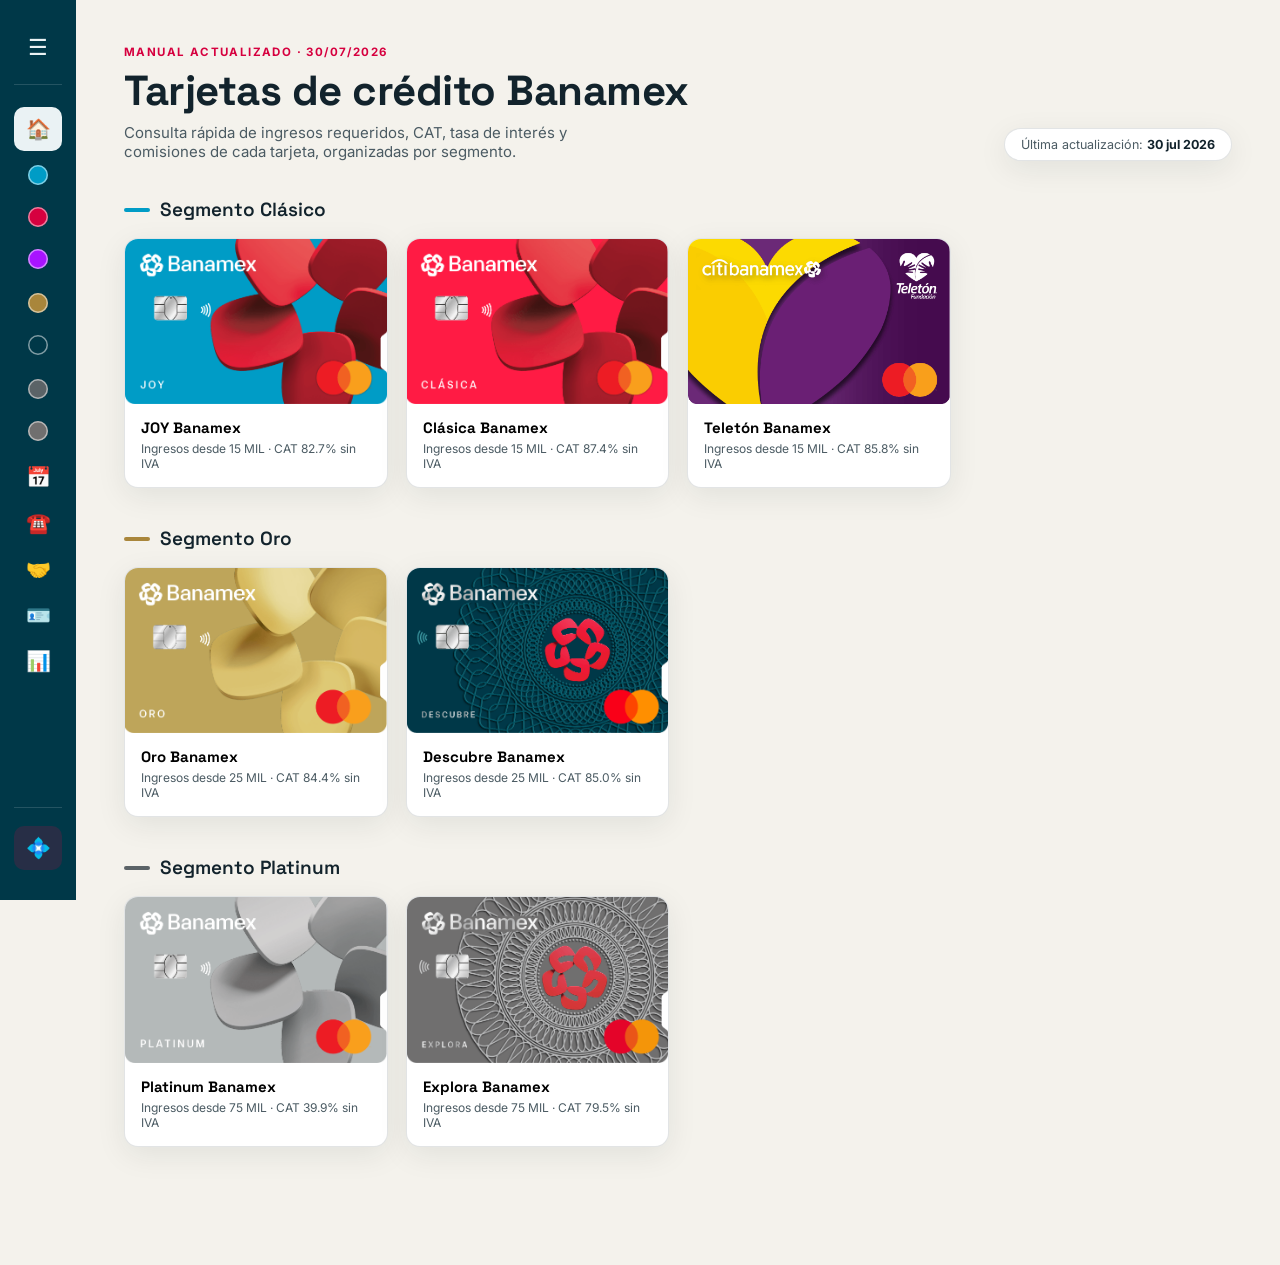
==== index.html @ 741406f8 "puntos" ====
<!doctype html>
<html lang="es-MX">
  <head>
    <meta charset="UTF-8" />
    <meta name="viewport" content="width=device-width, initial-scale=1.0" />
    <title>Manual de Tarjetas · Banamex</title>
    <link
      rel="icon"
      href="[data-uri]"
    />
    <link rel="preconnect" href="https://fonts.googleapis.com" />
    <link rel="preconnect" href="https://fonts.gstatic.com" crossorigin />
    <link
      href="https://fonts.googleapis.com/css2?family=Space+Grotesk:wght@500;600;700&family=Inter:wght@400;500;600;700&display=swap"
      rel="stylesheet"
    />
    <link rel="stylesheet" href="styles.css" />
    <script src="script.js" async></script>
  </head>
  <body>
    <div class="overlay" id="overlay"></div>

    <div class="topbar">
      <div class="t1">Manual de Tarjetas · Banamex</div>
      <button class="burger" id="burgerBtn" aria-label="Abrir menú">☰</button>
    </div>

    <div class="app">
      <nav class="sidebar" id="sidebar">
        <div class="brand-block">
          <button
            id="sidebarToggle"
            class="sidebar-toggle"
            title="Contraer menú"
          >
            ☰
          </button>
          <div>
            <div class="t1">Manual Banamex</div>
            <div class="t2">Tarjetas de Crédito</div>
          </div>
        </div>
        <div id="navContainer"><!-- generado por JS --></div>
      </nav>

      <main class="main">
        <section class="view active" id="view-home">
          <div class="hero">
            <div>
              <span class="eyebrow">Manual actualizado · 30/07/2026</span>
              <h1>Tarjetas de crédito Banamex</h1>
              <p>
                Consulta rápida de ingresos requeridos, CAT, tasa de interés y
                comisiones de cada tarjeta, organizadas por segmento.
              </p>
            </div>
            <div class="updated-badge">
              Última actualización: <b>30 jul 2026</b>
            </div>
          </div>
          <div id="segmentsContainer"><!-- generado por JS --></div>
        </section>

        <section class="view" id="view-card">
          <button class="back-link" onclick="showView('home')">
            ← Volver al menú
          </button>
          <div id="cardDetailContainer"><!-- generado por JS --></div>
        </section>

        <section class="view" id="view-puntos">
          <button class="back-link" onclick="showView('home')">
            ← Volver al menú
          </button>
          <div class="hero" style="margin-bottom: 26px">
            <div>
              <h1>Conversión de puntos y tasas de interés</h1>
            </div>
          </div>

          <div class="calc-grid">
            <!-- Calculadora 1: puntos -->
            <div class="calc-card">
              <h2>Conversión de puntos</h2>

              <div class="field">
                <label for="p_tarjeta">Tarjeta</label>
                <select id="p_tarjeta">
                  <option value="0.05">CLÁSICA</option>
                  <option value="0.07">ORO</option>
                  <option value="0.10">PLATINUM</option>
                </select>
              </div>
              <div class="field">
                <label for="p_gasto">Gasto ($)</label>
                <input
                  type="number"
                  id="p_gasto"
                  value="5000"
                  min="0"
                  step="100"
                />
              </div>
              <div class="calc-results">
                <div class="result">
                  <div class="rl">Porcentaje</div>
                  <div class="rv" id="p_out_pct">5%</div>
                </div>
                <div class="result">
                  <div class="rl">Puntos</div>
                  <div class="rv" id="p_out_puntos">250</div>
                </div>
                <div class="result pink" style="grid-column: 1 / -1">
                  <div class="rl">Bonificación</div>
                  <div class="rv" id="p_out_bono">25</div>
                </div>
              </div>
              <div class="formula-note">
                Puntos = <code>Gasto × Porcentaje</code> · Bonificación =
                <code>Puntos × 0.10</code>
              </div>
            </div>

            <!-- Calculadora 2: intereses -->
            <div class="calc-card">
              <h2>Tasas de interés e intereses generados</h2>

              <div class="field">
                <label for="i_tarjeta">Tarjeta</label>
                <select id="i_tarjeta">
                  <option value="0.618">JOY</option>
                  <option value="0.6157">TELETON</option>
                  <option value="0.6162">CLÁSICA</option>
                  <option value="0.5961">ORO</option>
                  <option value="0.5972">DESCUBRE</option>
                  <option value="0.311">PLATINUM</option>
                  <option value="0.5717" selected>EXPLORA</option>
                </select>
              </div>
              <div class="field">
                <label for="i_deuda">Deuda ($)</label>
                <input
                  type="number"
                  id="i_deuda"
                  value="1000"
                  min="0"
                  step="100"
                />
              </div>
              <div class="calc-results">
                <div class="result">
                  <div class="rl">Tasa anual</div>
                  <div class="rv" id="i_out_anual">57.17%</div>
                </div>
                <div class="result">
                  <div class="rl">Tasa mensual</div>
                  <div class="rv" id="i_out_mensual">4.76%</div>
                </div>
                <div class="result pink" style="grid-column: 1 / -1">
                  <div class="rl">Intereses generados</div>
                  <div class="rv" id="i_out_intereses">$47.64</div>
                </div>
              </div>
              <div class="formula-note">
                Tasa mensual = <code>Tasa anual ÷ 12</code> · Intereses =
                <code>Deuda × Tasa mensual</code>
              </div>
            </div>
          </div>

          <footer class="page-footer"></footer>
        </section>
      </main>
    </div>
    <div id="scriptModal" class="modal">
      <div class="modal-box">
        <button id="closeModal" class="modal-close">✕</button>

        <h2 id="modalTitle">Script para vender</h2>

        <div id="modalScript" class="modal-script"></div>
      </div>
    </div>
  </body>
</html>
---- styles.css ----
/* ============================================================
   MANUAL DE TARJETAS BANAMEX — hoja de estilos
   Paleta y tokens de diseño reunidos aquí arriba para editar fácil
   ============================================================ */
:root{
  --bg: #F4F2EC;
  --paper: #FFFFFF;
  --ink: #12232C;
  --ink-soft: #4B5B63;
  --line: rgba(18,35,44,0.12);
  --brand-red: #D6003F;
  --brand-teal: #003848;
  --gold: #A9863B;
  --radius-lg: 20px;
  --radius-md: 14px;
  --radius-sm: 8px;
  --shadow: 0 8px 30px rgba(18,35,44,0.08);
  --font-display: 'Space Grotesk', 'Arial Narrow', sans-serif;
  --font-body: 'Inter', -apple-system, BlinkMacSystemFont, 'Segoe UI', sans-serif;
  --sidebar-w: 280px;
  --sidebar-w-collapsed: 76px;
}

*{ box-sizing:border-box; }
html{ scroll-behavior:smooth; }
body{
  margin:0;
  background:var(--bg);
  color:var(--ink);
  font-family:var(--font-body);
  -webkit-font-smoothing:antialiased;
}
img{ max-width:100%; display:block; }
button{ font-family:inherit; cursor:pointer; }
a{ color:inherit; }

.script-text strong{
    color:#D6003F;
    font-weight:700;
}
/* ---------- App shell ---------- */
.app{
  display:flex;
  min-height:100vh;
}

/* ---------- Sidebar ---------- */
.sidebar{
  width:var(--sidebar-w);
  flex-shrink:0;
  background:var(--brand-teal);
  color:#EAF2F4;
  padding:28px 20px 28px;
  position:sticky;
  top:0;
  height:100vh;
  overflow-y:auto;
  overflow-x:hidden;
  display:flex;
  flex-direction:column;
  gap:22px;
  transition:width .22s ease, padding .22s ease;
}
.sidebar::-webkit-scrollbar{ width:6px; }
.sidebar::-webkit-scrollbar-thumb{ background:rgba(255,255,255,0.18); border-radius:6px; }

.sidebar.collapsed{
  width:var(--sidebar-w-collapsed);
  padding-left:14px;
  padding-right:14px;
}

.sidebar-toggle{

    width:38px;
    height:38px;

    flex-shrink:0;

    border:none;
    border-radius:10px;

    background:transparent;

    color:#EAF2F4;

    display:flex;
    align-items:center;
    justify-content:center;

    font-size:22px;

    transition:.25s;
}

.sidebar-toggle:hover{

    background:rgba(255,255,255,.12);

    transform:scale(1.05);

}

.sidebar.collapsed .sidebar-toggle{

    margin:auto;

}

@keyframes pulse{
    0%{
        box-shadow:
            0 0 0 0 rgba(0,56,72,.45);
    }
    70%{
        box-shadow:
            0 0 0 12px rgba(0,56,72,0);
    }
    100%{
        box-shadow:
            0 0 0 0 rgba(0,56,72,0);
    }
}
@media(max-width:900px){ .sidebar-toggle{ display:none; } }

.brand-block{
    display:flex;
    align-items:center;
    padding-bottom:18px;
    border-bottom:1px solid rgba(255,255,255,.14);
}
.brand-block img{
  width:44px; height:44px; border-radius:10px; object-fit:cover;
  background:#062430;
}
.brand-block .t1{
  font-family:var(--font-display);
  font-weight:700;
  font-size:15px;
  letter-spacing:0.2px;
  line-height:1.2;
}
.brand-block .t2{
  font-size:11.5px;
  color:#A9C4CB;
  letter-spacing:0.3px;
}

.sidebar.collapsed .brand-block{

    justify-content:center;

}

.sidebar.collapsed .brand-block img{

    display:none;

}

.sidebar.collapsed .brand-block .t1,
.sidebar.collapsed .brand-block .t2{

    display:none;

}

.nav-group{ margin-top:4px; }
.nav-group-label{
  font-size:11px;
  text-transform:uppercase;
  letter-spacing:1.2px;
  color:#7FA3AC;
  font-weight:600;
  margin:0 0 10px 4px;
}
.nav-item{
  display:flex;
  align-items:center;
  gap:10px;
  width:100%;
  text-align:left;
  background:none;
  border:none;
  color:#D9E7EA;
  padding:9px 10px;
  border-radius:10px;
  font-size:13.5px;
  font-weight:500;
  margin-bottom:2px;
  text-decoration:none;
  cursor:pointer;
  box-sizing:border-box;
  transition:background .15s ease, color .15s ease, padding-left .15s ease;
}
.nav-item .ext-arrow{ margin-left:auto;  font-size:15px; flex-shrink:0; }
.sidebar.collapsed .nav-item .ext-arrow{ display:none; }
.nav-item .dot{
  width:20px; height:20px; border-radius:50%;
  flex-shrink:0;
  box-shadow: inset 0 0 0 1.5px rgba(255,255,255,0.5);
}
.nav-item:hover{ background:rgba(255,255,255,0.08); padding-left:14px; }
.nav-item.active{ background:#EAF2F4; color:var(--brand-teal); font-weight:700; }
.nav-item.active .dot{ box-shadow:none; }
.nav-item .nav-label{ overflow:hidden; text-overflow:ellipsis; white-space:nowrap; }
.nav-item .ico{ flex-shrink:0; font-size:20px;  text-align:center; }

/* ---------- Collapsed sidebar state ---------- */
.sidebar.collapsed .brand-block{ justify-content:center; }
.sidebar.collapsed .brand-block .t1,
.sidebar.collapsed .brand-block .t2{ display:none; }
.sidebar.collapsed .nav-group-label{ display:none; }
.sidebar.collapsed .nav-item{
  justify-content:center;
  padding:10px;
}
.sidebar.collapsed .nav-item:hover{ padding-left:10px; }
.sidebar.collapsed .nav-item .nav-label{ display:none; }
.sidebar.collapsed .nav-calc{ padding-left:0; padding-right:0; }

/* ---------- Tooltip flotante de iconos (sidebar colapsado) ---------- */
.sidebar-tooltip{
  position:fixed;
  transform:translateY(-50%);
  background:#062430;
  color:#fff;
  padding:9px 16px;
  border-radius:8px;
  font-size:13.5px;
  font-weight:600;
  letter-spacing:0.1px;
  white-space:nowrap;
  box-shadow:0 10px 28px rgba(6,36,48,0.35);
  z-index:3000;
  pointer-events:none;
  animation:sidebarTooltipIn .14s ease;
}
.sidebar-tooltip::before{
  content:"";
  position:absolute;
  top:50%;
  left:-5px;
  transform:translateY(-50%);
  width:10px;
  height:10px;
  background:#062430;
  border-radius:2px;
  transform:translateY(-50%) rotate(45deg);
}
@keyframes sidebarTooltipIn{
  from{ opacity:0; transform:translateY(-50%) translateX(-6px); }
  to{ opacity:1; transform:translateY(-50%) translateX(0); }
}

.nav-calc{
  margin-top:auto;
  padding-top:18px;
  border-top:1px solid rgba(255,255,255,0.14);
}
.nav-calc .nav-item{
  background:rgba(214,0,63,0.18);
  color:#FFD9E2;
}
.nav-calc .nav-item.active{ background:var(--brand-red); color:#fff; }
.nav-calc .nav-item:hover{ background:rgba(214,0,63,0.3); }

/* ---------- Mobile top bar ---------- */
.topbar{
  display:none;
  position:sticky; top:0; z-index:40;
  background:var(--brand-teal);
  color:#fff;
  align-items:center;
  justify-content:space-between;
  padding:14px 16px;
  box-shadow:var(--shadow);
}
.topbar .t1{ font-family:var(--font-display); font-weight:700; font-size:15px; }
.burger{
  background:none; border:1px solid rgba(255,255,255,0.35); border-radius:8px;
  width:38px; height:34px; color:#fff; font-size:18px; line-height:1;
}

/* ---------- Main ---------- */
.main{
  flex:1;
  min-width:0;
  padding:40px 48px 80px;
}
.view{ display:none; animation:fade .35s ease; }
.view.active{ display:block; }
@keyframes fade{ from{ opacity:0; transform:translateY(6px);} to{opacity:1; transform:translateY(0);} }

/* ---------- Home view ---------- */
.hero{
  display:flex;
  align-items:flex-end;
  justify-content:space-between;
  gap:24px;
  margin-bottom:36px;
  flex-wrap:wrap;
}
.hero h1{
  font-family:var(--font-display);
  font-size:clamp(28px, 3.4vw, 42px);
  line-height:1.05;
  margin:0 0 10px;
  letter-spacing:-0.5px;
}
.hero p{
  margin:0; color:var(--ink-soft); font-size:15px; max-width:52ch;
}
.hero .eyebrow{
  display:inline-block;
  font-size:11.5px; text-transform:uppercase; letter-spacing:1.4px;
  color:var(--brand-red); font-weight:700; margin-bottom:10px;
}
.updated-badge{
  background:var(--paper);
  border:1px solid var(--line);
  border-radius:100px;
  padding:8px 16px;
  font-size:12.5px;
  color:var(--ink-soft);
  box-shadow:var(--shadow);
  white-space:nowrap;
}
.updated-badge b{ color:var(--ink); }

.segment-block{ margin-bottom:38px; }
.segment-title{
  display:flex; align-items:center; gap:10px;
  font-family:var(--font-display);
  font-size:19px; font-weight:600;
  margin:0 0 16px;
}
.segment-title .bar{ width:26px; height:4px; border-radius:4px; }

.card-grid{
  display:grid;
  grid-template-columns:repeat(auto-fill, minmax(230px, 1fr));
  gap:18px;
}
.tcard{
  background:var(--paper);
  border-radius:var(--radius-md);
  overflow:hidden;
  box-shadow:var(--shadow);
  border:1px solid var(--line);
  text-align:left;
  padding:0;
  transition:transform .18s ease, box-shadow .18s ease;
  display:flex;
  flex-direction:column;
}
.tcard:hover{ transform:translateY(-4px); box-shadow:0 14px 34px rgba(18,35,44,0.14); }
.tcard img{ width:100%; aspect-ratio:600/379; object-fit:cover; }
.tcard .tc-body{ padding:14px 16px 16px; }
.tcard .tc-name{ font-family:var(--font-display); font-weight:700; font-size:15px; margin-bottom:4px; }
.tcard .tc-meta{ font-size:12px; color:var(--ink-soft); }

/* ---------- Card detail view ---------- */
.back-link{
  display:inline-flex; align-items:center; gap:6px;
  font-size:13px; font-weight:600; color:var(--ink-soft);
  background:none; border:none; padding:0; margin-bottom:20px;
}
.back-link:hover{ color:var(--brand-red); }

.detail-head{
  display:flex; gap:22px; margin-bottom:30px; align-items:center; flex-wrap:wrap;
}
.detail-img-wrap{
  flex:0 0 190px; max-width:190px; width:100%;
  
  overflow:hidden;
 
}
.detail-img-wrap img{ width:100%; display:block; }
.detail-info{ flex:1 1 300px; min-width:240px; }
.detail-segment-tag{
  display:inline-flex; align-items:center; gap:7px;
  font-size:11.5px; text-transform:uppercase; letter-spacing:1.2px;
  font-weight:700; color:var(--ink-soft);
  margin-bottom:8px;
  padding:6px 12px;
  background:var(--paper);
  border:1px solid var(--line);
  border-radius:999px;
}
.detail-segment-tag .dot{ width:9px; height:9px; border-radius:50%; }
.detail-info h1{
  font-family:var(--font-display);
  font-size:clamp(22px,2.6vw,30px);
  margin:0 0 14px;
  letter-spacing:-0.5px;
}
/* ---------- Card detail: imagen izquierda + nombre arriba de la tabla, alineado a la izquierda ---------- */
.detail-page-title{
    font-family:var(--font-display);
    font-size:clamp(24px,2.8vw,32px);
    margin:0 0 22px;
    letter-spacing:-0.5px;
    text-align:left;
}
.detail-header{
    display:flex;
    align-items:flex-start;
    justify-content:flex-start;
    gap:24px;
    text-align:left;
}
.detail-img-col{
    flex:0 0 220px;
    width:220px;
    display:flex;
    flex-direction:column;
    align-items:flex-start;
}
.detail-img-wrap{
    width:100%;
    margin-top:10px;
}
.detail-img-wrap img{
    width:100%;
    display:block;
}
.costos-panel{
    min-width:0;
    background: var(--paper);
    border:1px solid var(--line);
    border-radius:var(--radius-lg);
    padding:20px 22px;
    box-shadow:var(--shadow);
}
.costos-title{
  font-family:var(--font-display);
  font-weight:700;
  font-size:13px;
  text-transform:uppercase;
  letter-spacing:1.2px;
  color:var(--accent, var(--brand-red));
  margin-bottom:14px;
  display:flex; align-items:center; gap:8px;
}
.costos-title::before{
  content:"";
  width:8px; height:8px; border-radius:50%;
  background:var(--accent, var(--brand-red));
}
.costos-grid{
  display:grid;
  grid-template-columns:repeat(3, 1fr);
  gap:10px;
}
@media(max-width:640px){ .costos-grid{ grid-template-columns:1fr 1fr; } }

.detail-two-col{
    display:grid;
    grid-template-columns: 60% 40%;
    gap:22px;
    margin-top:22px;
    align-items:flex-start;
}
.detail-two-col > .extra-block,
.detail-two-col > .waiver-block{
  margin-top:0;
}
@media (max-width:1400px){

    .detail-two-col{
        grid-template-columns:1fr;
    }

}

.script-text{
  font-size:15.5px;
  color:var(--ink-soft);
  line-height:1.65;
  white-space:pre-line;
}
.bonif-list{
  margin:0; padding:0; list-style:none;
  display:flex; flex-direction:column; gap:10px;
}
.bonif-list li{
  position:relative;
  padding-left:26px;
  font-size:13.5px;
  line-height:1.55;
  color:var(--ink);
  counter-increment:bonif;
}
.bonif-list{ counter-reset:bonif; }
.bonif-list li::before{
  content:counter(bonif);
  position:absolute; left:0; top:0;
  width:18px; height:18px; border-radius:50%;
  background:var(--gold); color:#fff;
  font-size:10.5px; font-weight:700;
  display:flex; align-items:center; justify-content:center;
}

.stat-grid{
  display:grid;
  grid-template-columns:1fr 1fr;
  gap:8px;
}
.stat{
  background:var(--paper);
  border:1px solid var(--line);
  border-left:3px solid var(--accent, var(--brand-red));
  border-radius:8px;
  padding:8px 11px;
}
.stat .label{ font-size:17px; text-transform:uppercase; letter-spacing:0.6px; color:var(--ink-soft); font-weight:800; margin-bottom:3px; }
.stat .value{ font-family:var(--font-display); font-size:16px; font-weight:700; line-height:1.25; color:#D6003F; }
.stat.accent{ border-color:transparent; }

.extra-block{
  margin-top:22px;
  background:var(--paper);
  border:1px solid var(--line);
  border-radius:var(--radius-lg);
  padding:22px;
  box-shadow:var(--shadow);
}
.extra-block h2{
  font-family:var(--font-display);  margin:0 0 14px;
}
.extra-block img{ border-radius:var(--radius-sm); }

.validity-note{
  margin-top:16px;
  font-size:12.5px;
  color:var(--ink-soft);
  background:#FAF8F3;
  border:1px dashed var(--line);
  border-radius:10px;
  padding:9px 12px;
  display:inline-block;
}
.validity-note b{ color:var(--ink); }

.waiver-block{

  background:#FBF6EC;
  border:1px solid rgba(169,134,59,0.35);
  border-radius:var(--radius-lg);
  padding:18px 22px;
  
}
.waiver-title{
  font-family:var(--font-display);
  font-weight:600; font-size:16px;
  color:var(--gold);
  margin-bottom:6px;
}
.waiver-block p{ margin:0; font-size:14.5px; color:var(--ink-soft); line-height:1.55; }

.benefits-list{
  margin:0; padding:0; list-style:none;
  display:flex; flex-direction:column; gap:12px;
}
.benefits-list li{
  position:relative;
  padding-left:22px;
  font-size:15px;
  line-height:1.55;
  color:var(--ink);
}
.benefits-list li::before{
  content:"";
  position:absolute; left:0; top:6px;
  width:9px; height:9px; border-radius:50%;
  background:var(--brand-red);
}

/* ---------- Calculator view ---------- */
.calc-grid{
  display:grid;
  grid-template-columns:1fr 1fr;
  gap:22px;
  align-items:start;
}
@media(max-width:860px){ .calc-grid{ grid-template-columns:1fr; } }

.calc-card{
  background:var(--paper);
  border:1px solid var(--line);
  border-radius:var(--radius-lg);
  padding:26px;
  box-shadow:var(--shadow);
}
.calc-card h2{
  font-family:var(--font-display); font-size:18px; margin:0 0 6px;
}
.calc-card .sub{ font-size:12.5px; color:var(--ink-soft); margin-bottom:20px; }
.field{ margin-bottom:16px; }
.field label{
  display:block; font-size:12px; font-weight:600; text-transform:uppercase;
  letter-spacing:0.6px; color:var(--ink-soft); margin-bottom:6px;
}
.field select, .field input{
  width:100%; padding:11px 13px; border-radius:10px; border:1.5px solid var(--line);
  font-size:14.5px; font-family:var(--font-body); background:#FCFBF8; color:var(--ink);
}
.field select:focus, .field input:focus{ outline:2px solid var(--brand-red); outline-offset:1px; border-color:var(--brand-red); }

.calc-results{
  display:grid; grid-template-columns:1fr 1fr; gap:10px; margin-top:20px;
}
.result{
  background:var(--brand-teal); color:#fff; border-radius:12px; padding:14px 16px;
}
.result .rl{ font-size:10.5px; text-transform:uppercase; letter-spacing:1px; color:#9FC2C9; margin-bottom:4px; }
.result .rv{ font-family:var(--font-display); font-size:20px; font-weight:700; }
.result.pink{ background:var(--brand-red); }
.result.pink .rl{ color:#FBD2DE; }

.formula-note{
  margin-top:16px; font-size:11.5px; color:var(--ink-soft); background:#FAF8F3;
  border:1px dashed var(--line); border-radius:10px; padding:10px 12px; line-height:1.5;
}
code{ background:rgba(18,35,44,0.06); padding:1px 5px; border-radius:4px; font-size:11px; }

footer.page-footer{
  margin-top:60px; padding-top:22px; border-top:1px solid var(--line);
  font-size:11.5px; color:var(--ink-soft); display:flex; justify-content:space-between; flex-wrap:wrap; gap:8px;
}
.stat-button{

    cursor:pointer;

    transition:.25s;

}

.stat-button:hover{

    transform:translateY(-3px);

    box-shadow:0 8px 20px rgba(0,0,0,.08);

}

.open-script{

    width:100%;

    border:none;

    background:#003848;

    color:white;

    padding:10px;

    border-radius:8px;

    font-size:14px;

    font-weight:600;

    transition:.25s;

}

.open-script:hover{

    background:#00556c;

}
.modal{

    position:fixed;

    inset:0;

    display:flex;

    justify-content:center;

    align-items:center;

    background:rgba(0,0,0,.45);

    opacity:0;

    visibility:hidden;

    transition:.25s;

    z-index:9999;

}

.modal.show{

    opacity:1;

    visibility:visible;

}

.modal-box{

    width:min(900px,90vw);

    max-height:85vh;

    overflow:auto;

    background:white;

    border-radius:20px;

    padding:35px;

    position:relative;

    animation:modalIn .25s;

}

.modal-close{

    position:absolute;

    right:20px;

    top:20px;

    border:none;

    background:none;

    font-size:30px;

    cursor:pointer;

}

.modal-script{

    margin-top:20px;

    white-space:pre-wrap;

    line-height:1.7;

    color:#333;

}

@keyframes modalIn{

    from{

        transform:translateY(20px);

        opacity:0;

    }

    to{

        transform:none;

        opacity:1;

    }

}



/* ---------- Overlay for mobile nav ---------- */
.overlay{
  position:fixed; inset:0; background:rgba(10,20,25,0.5);
  display:none; z-index:39;
}
.overlay.show{ display:block; }

/* ---------- Responsive ---------- */
@media(max-width:900px){
  .sidebar{
    position:fixed; left:0; top:0; height:100%; z-index:41;
    transform:translateX(-102%);
    transition:transform .25s ease;
    box-shadow:0 0 40px rgba(0,0,0,0.3);
  }
  .sidebar.open{ transform:translateX(0); }
  .topbar{ display:flex; }
  .main{ padding:26px 18px 60px; }
  .detail-head{ gap:20px; }
  .detail-img-wrap{ flex-basis:200px; max-width:200px; margin:0 auto; }
}
@media(max-width:480px){
  .stat-grid{ grid-template-columns:1fr 1fr; }
  .calc-results{ grid-template-columns:1fr; }
}

@media print{
  .sidebar, .topbar, .back-link{ display:none !important; }
  .main{ padding:0; }
  .view{ display:block !important; }
}
@media (max-width: 900px){

    .detail-header{
        flex-direction: column;
        align-items:center;
        text-align:center;
    }

    .detail-img-col{
        align-items:center;
        width:100%;
    }

    .detail-page-title,
    .costos-panel{
        width: 100%;
    }

    .detail-page-title{
        text-align:center;
    }

}
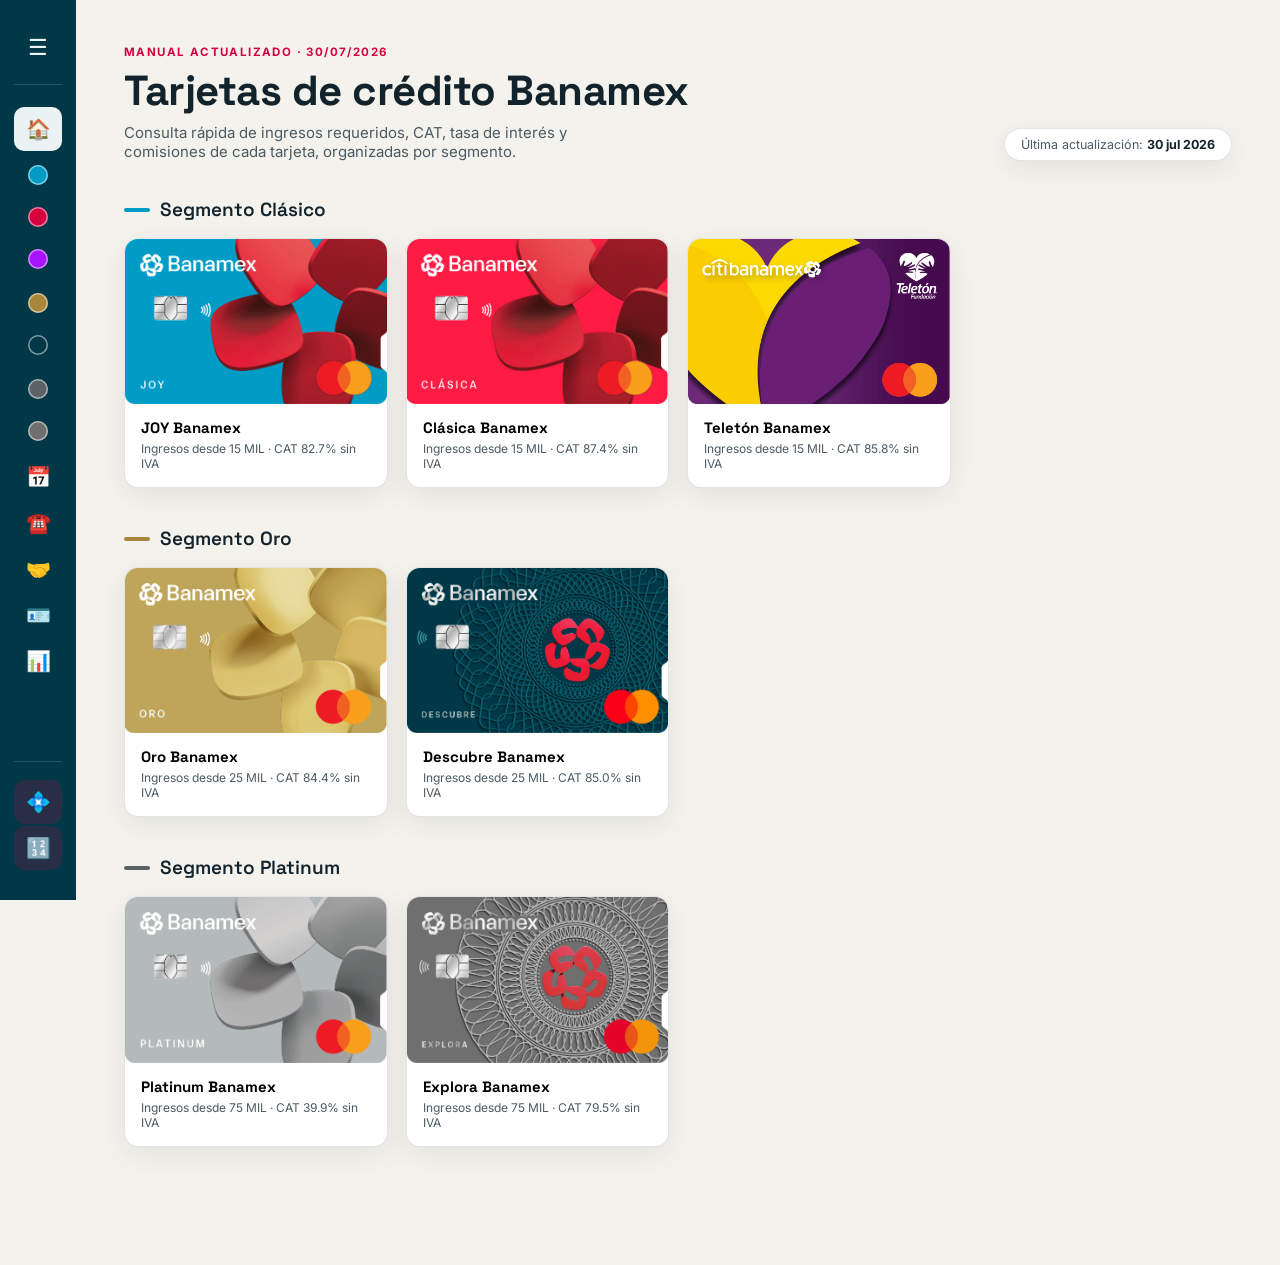
==== commit 142246c7: "CAMBIOS RENDIMIENTO Y NUEVA SECCION" ====
--- a/index.html
+++ b/index.html
@@ -6,7 +6,7 @@
     <title>Manual de Tarjetas · Banamex</title>
     <link
       rel="icon"
-      href="[data-uri]"
+      href="img/favicon.png"
     />
     <link rel="preconnect" href="https://fonts.googleapis.com" />
     <link rel="preconnect" href="https://fonts.gstatic.com" crossorigin />
@@ -170,6 +170,25 @@
 
           <footer class="page-footer"></footer>
         </section>
+
+        <section class="view" id="view-digitos">
+          <div class="hero" style="margin-bottom: 26px">
+            <div>
+              <h1>Consulta de dígitos de diferentes bancos</h1>
+              <p>Selecciona un banco para ver sus dígitos de referencia.</p>
+            </div>
+          </div>
+          <div class="digitos-grid" id="digitosContainer">
+            <!-- generado por JS -->
+          </div>
+        </section>
+
+        <section class="view" id="view-digito-detail">
+          <button class="back-link" onclick="showView('digitos')">
+            ← Volver a Dígitos
+          </button>
+          <div id="digitoDetailContainer"><!-- generado por JS --></div>
+        </section>
       </main>
     </div>
     <div id="scriptModal" class="modal">
--- a/styles.css
+++ b/styles.css
@@ -360,6 +360,69 @@
 .tcard .tc-name{ font-family:var(--font-display); font-weight:700; font-size:15px; margin-bottom:4px; }
 .tcard .tc-meta{ font-size:12px; color:var(--ink-soft); }
 
+/* ---------- Dígitos: menú de bancos ---------- */
+.digitos-grid{
+  display:grid;
+  grid-template-columns:repeat(3, minmax(0,1fr));
+  gap:14px;
+  max-width:760px;
+}
+.digito-btn{
+  background:var(--paper);
+  border:1.5px solid var(--line);
+  border-radius:999px;
+  padding:16px 18px;
+  font-family:var(--font-display);
+  font-weight:600;
+  font-size:14px;
+  letter-spacing:.2px;
+  color:var(--ink);
+  text-align:center;
+  box-shadow:var(--shadow);
+  transition:transform .15s ease, border-color .15s ease, color .15s ease;
+}
+.digito-btn:hover{
+  transform:translateY(-3px);
+  border-color:var(--brand-teal);
+  color:var(--brand-teal);
+}
+.digito-btn:active{ transform:translateY(0); }
+
+/* ---------- Dígitos: detalle por banco ---------- */
+.digito-cards-grid{
+  display:grid;
+  grid-template-columns:repeat(auto-fit, minmax(220px, 300px));
+  justify-content:center;
+  gap:18px;
+  margin-top:24px;
+}
+.digito-card{
+  background:var(--paper);
+  border:1px solid var(--line);
+  border-radius:var(--radius-md);
+  box-shadow:var(--shadow);
+  overflow:hidden;
+  min-height:440px;
+  display:flex;
+  align-items:center;
+  justify-content:center;
+}
+.digito-card img{ width:100%; height:100%; object-fit:cover; display:block; }
+.digito-placeholder{
+  color:var(--ink-soft);
+  font-size:13px;
+  text-align:center;
+  padding:24px;
+}
+
+@media (max-width: 860px){
+  .digitos-grid{ grid-template-columns:repeat(2, minmax(0,1fr)); }
+}
+@media (max-width: 520px){
+  .digitos-grid{ grid-template-columns:1fr; }
+  .digito-card{ min-height:260px; }
+}
+
 /* ---------- Card detail view ---------- */
 .back-link{
   display:inline-flex; align-items:center; gap:6px;
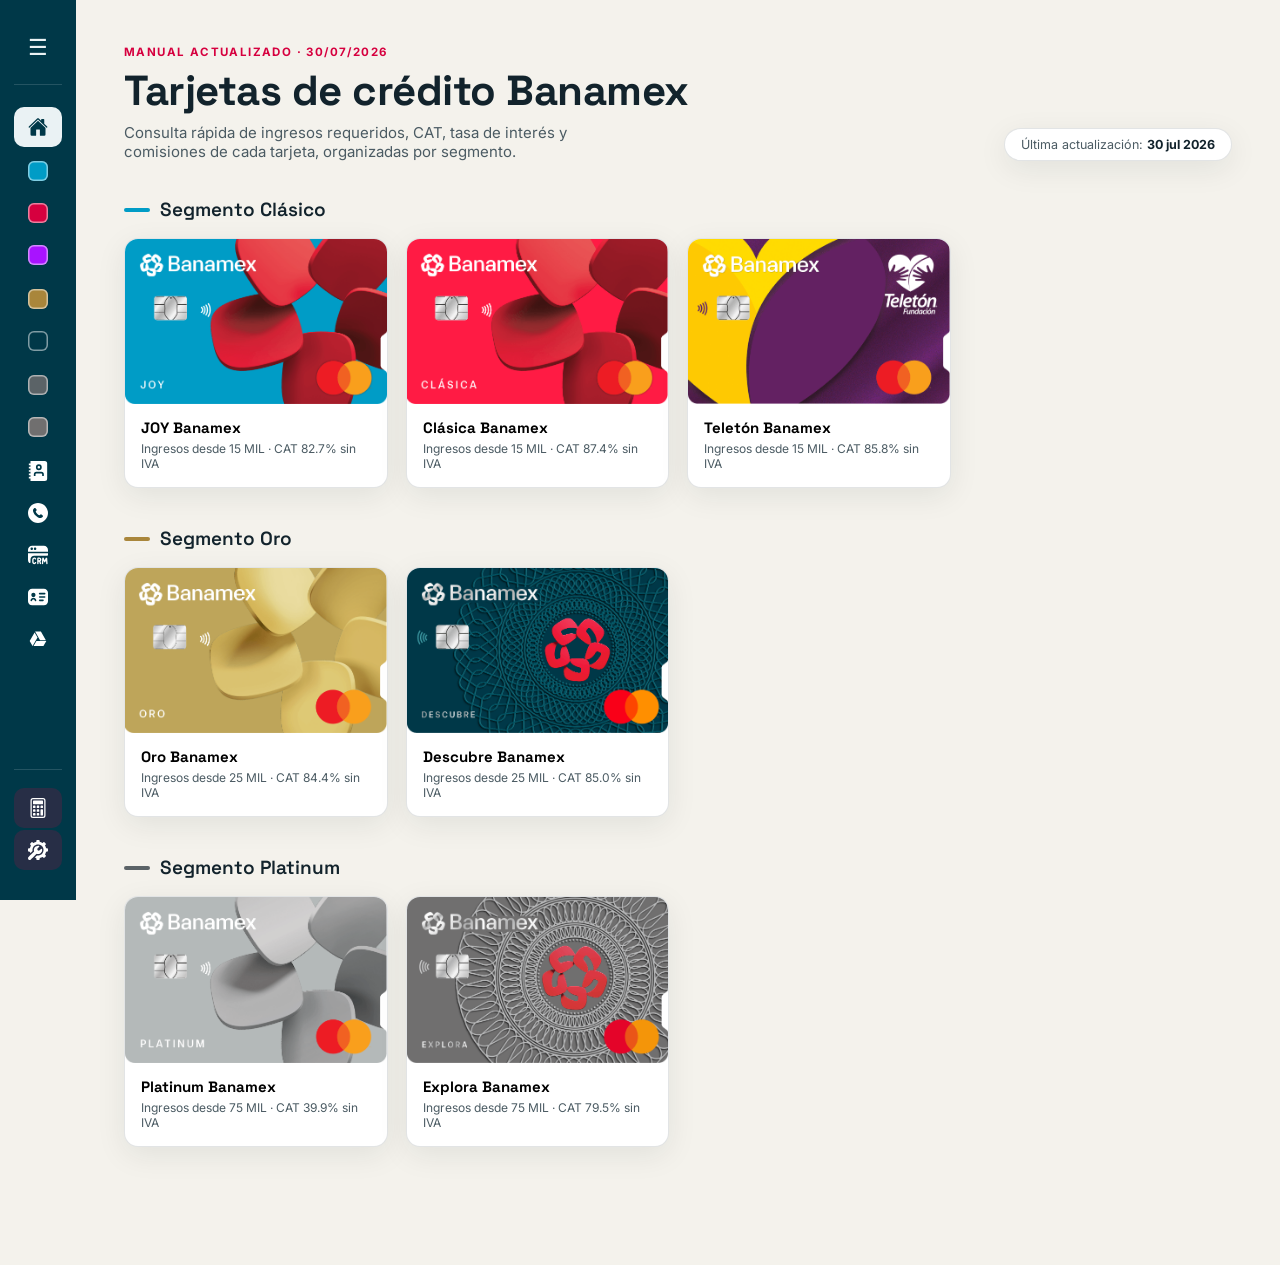
==== commit a05875fd: "SS" ====
--- a/index.html
+++ b/index.html
@@ -128,12 +128,12 @@
               <div class="field">
                 <label for="i_tarjeta">Tarjeta</label>
                 <select id="i_tarjeta">
-                  <option value="0.618">JOY</option>
+                  <option value="0.6180">JOY</option>
                   <option value="0.6157">TELETON</option>
                   <option value="0.6162">CLÁSICA</option>
                   <option value="0.5961">ORO</option>
                   <option value="0.5972">DESCUBRE</option>
-                  <option value="0.311">PLATINUM</option>
+                  <option value="0.3110">PLATINUM</option>
                   <option value="0.5717" selected>EXPLORA</option>
                 </select>
               </div>
--- a/styles.css
+++ b/styles.css
@@ -18,94 +18,32 @@
   --font-display: 'Space Grotesk', 'Arial Narrow', sans-serif;
   --font-body: 'Inter', -apple-system, BlinkMacSystemFont, 'Segoe UI', sans-serif;
   --sidebar-w: 280px;
-  --sidebar-w-collapsed: 76px;
-}
+--sidebar-w-collapsed: 76px;}
 
 *{ box-sizing:border-box; }
 html{ scroll-behavior:smooth; }
-body{
-  margin:0;
-  background:var(--bg);
-  color:var(--ink);
-  font-family:var(--font-body);
-  -webkit-font-smoothing:antialiased;
-}
+body{margin:0; background:var(--bg); color:var(--ink); font-family:var(--font-body); -webkit-font-smoothing:antialiased;}
 img{ max-width:100%; display:block; }
 button{ font-family:inherit; cursor:pointer; }
 a{ color:inherit; }
 
-.script-text strong{
-    color:#D6003F;
-    font-weight:700;
-}
+.script-text strong{ color:#D6003F; font-weight:700;}
 /* ---------- App shell ---------- */
-.app{
-  display:flex;
-  min-height:100vh;
-}
+.app{ display:flex; min-height:100vh;}
 
 /* ---------- Sidebar ---------- */
-.sidebar{
-  width:var(--sidebar-w);
-  flex-shrink:0;
-  background:var(--brand-teal);
-  color:#EAF2F4;
-  padding:28px 20px 28px;
-  position:sticky;
-  top:0;
-  height:100vh;
-  overflow-y:auto;
-  overflow-x:hidden;
-  display:flex;
-  flex-direction:column;
-  gap:22px;
-  transition:width .22s ease, padding .22s ease;
-}
+.sidebar{ width:var(--sidebar-w); flex-shrink:0; background:var(--brand-teal); color:#EAF2F4; padding:28px 20px 28px; position:sticky; 
+  top:0; height:100vh; overflow-y:auto;overflow-x:hidden; display:flex; flex-direction:column; gap:22px; transition:width .22s ease, padding .22s ease;}
 .sidebar::-webkit-scrollbar{ width:6px; }
 .sidebar::-webkit-scrollbar-thumb{ background:rgba(255,255,255,0.18); border-radius:6px; }
 
-.sidebar.collapsed{
-  width:var(--sidebar-w-collapsed);
-  padding-left:14px;
-  padding-right:14px;
-}
-
-.sidebar-toggle{
-
-    width:38px;
-    height:38px;
-
-    flex-shrink:0;
-
-    border:none;
-    border-radius:10px;
-
-    background:transparent;
-
-    color:#EAF2F4;
-
-    display:flex;
-    align-items:center;
-    justify-content:center;
-
-    font-size:22px;
-
-    transition:.25s;
-}
-
-.sidebar-toggle:hover{
-
-    background:rgba(255,255,255,.12);
-
-    transform:scale(1.05);
-
-}
-
-.sidebar.collapsed .sidebar-toggle{
-
-    margin:auto;
-
-}
+.sidebar.collapsed{width:var(--sidebar-w-collapsed); padding-left:14px; padding-right:14px;}
+
+.sidebar-toggle{ width:38px; height:38px; margin-right: .5rem; flex-shrink:0; border:none; border-radius:10px; background:transparent; 
+  color:#EAF2F4; display:flex; align-items:center; justify-content:center; font-size:22px; transition:.25s;}
+
+.sidebar-toggle:hover{ background:rgba(255,255,255,.12); transform:scale(1.05);}
+.sidebar.collapsed .sidebar-toggle{margin:auto;}
 
 @keyframes pulse{
     0%{
@@ -119,92 +57,37 @@
     100%{
         box-shadow:
             0 0 0 0 rgba(0,56,72,0);
-    }
+  }
 }
 @media(max-width:900px){ .sidebar-toggle{ display:none; } }
 
-.brand-block{
-    display:flex;
-    align-items:center;
-    padding-bottom:18px;
-    border-bottom:1px solid rgba(255,255,255,.14);
-}
-.brand-block img{
-  width:44px; height:44px; border-radius:10px; object-fit:cover;
-  background:#062430;
-}
-.brand-block .t1{
-  font-family:var(--font-display);
-  font-weight:700;
-  font-size:15px;
-  letter-spacing:0.2px;
-  line-height:1.2;
-}
-.brand-block .t2{
-  font-size:11.5px;
-  color:#A9C4CB;
-  letter-spacing:0.3px;
-}
-
-.sidebar.collapsed .brand-block{
-
-    justify-content:center;
-
-}
-
-.sidebar.collapsed .brand-block img{
-
-    display:none;
-
-}
+.brand-block{display:flex;align-items:center; padding-bottom:18px; border-bottom:1px solid rgba(255,255,255,.14);}
+.brand-block img{width:44px; height:44px; border-radius:10px; object-fit:cover; background:#062430;}
+.brand-block .t1{font-family:var(--font-display); font-weight:700; font-size:15px; letter-spacing:0.2px; line-height:1.2;}
+.brand-block .t2{ font-size:11.5px; color:#A9C4CB; letter-spacing:0.3px;}
+
+.sidebar.collapsed .brand-block{ justify-content:center;}
+
+.sidebar.collapsed .brand-block img{ display:none;}
 
 .sidebar.collapsed .brand-block .t1,
-.sidebar.collapsed .brand-block .t2{
-
-    display:none;
-
-}
+.sidebar.collapsed .brand-block .t2{display:none;}
 
 .nav-group{ margin-top:4px; }
-.nav-group-label{
-  font-size:11px;
-  text-transform:uppercase;
-  letter-spacing:1.2px;
-  color:#7FA3AC;
-  font-weight:600;
-  margin:0 0 10px 4px;
-}
-.nav-item{
-  display:flex;
-  align-items:center;
-  gap:10px;
-  width:100%;
-  text-align:left;
-  background:none;
-  border:none;
-  color:#D9E7EA;
-  padding:9px 10px;
-  border-radius:10px;
-  font-size:13.5px;
-  font-weight:500;
-  margin-bottom:2px;
-  text-decoration:none;
-  cursor:pointer;
-  box-sizing:border-box;
-  transition:background .15s ease, color .15s ease, padding-left .15s ease;
-}
+.nav-group-label{ font-size:11px; text-transform:uppercase; letter-spacing:1.2px; color:#7FA3AC; font-weight:600; margin:0 0 10px 4px;}
+.nav-item{ display:flex; align-items:center; gap:10px; width:100%; text-align:left; background:none; border:none; color:#D9E7EA; padding:9px 10px; border-radius:10px; font-size:13.5px; font-weight:500; margin-bottom:2px; text-decoration:none; cursor:pointer; box-sizing:border-box; transition:background .15s ease, color .15s ease, padding-left .15s ease;}
 .nav-item .ext-arrow{ margin-left:auto;  font-size:15px; flex-shrink:0; }
 .sidebar.collapsed .nav-item .ext-arrow{ display:none; }
-.nav-item .dot{
-  width:20px; height:20px; border-radius:50%;
-  flex-shrink:0;
-  box-shadow: inset 0 0 0 1.5px rgba(255,255,255,0.5);
-}
+.nav-item .dot{ width:20px; height:20px; border-radius:30%; flex-shrink:0; box-shadow: inset 0 0 0 1.5px rgba(255,255,255,0.5);}
 .nav-item:hover{ background:rgba(255,255,255,0.08); padding-left:14px; }
 .nav-item.active{ background:#EAF2F4; color:var(--brand-teal); font-weight:700; }
 .nav-item.active .dot{ box-shadow:none; }
 .nav-item .nav-label{ overflow:hidden; text-overflow:ellipsis; white-space:nowrap; }
-.nav-item .ico{ flex-shrink:0; font-size:20px;  text-align:center; }
+.nav-item .ico{flex-shrink: 0; width: 20px; height: 20px; background-color: white; -webkit-mask-size: contain; mask-size: contain; 
+  -webkit-mask-repeat: no-repeat; mask-repeat: no-repeat; -webkit-mask-position: center; mask-position: center; 
+  transition: background-color .15s ease;}
+.nav-item:hover .ico{ background-color: var(--brand-teal); }
+.nav-item.active .ico{ background-color: var(--brand-teal); }
 
 /* ---------- Collapsed sidebar state ---------- */
 .sidebar.collapsed .brand-block{ justify-content:center; }
@@ -220,140 +103,51 @@
 .sidebar.collapsed .nav-calc{ padding-left:0; padding-right:0; }
 
 /* ---------- Tooltip flotante de iconos (sidebar colapsado) ---------- */
-.sidebar-tooltip{
-  position:fixed;
-  transform:translateY(-50%);
-  background:#062430;
-  color:#fff;
-  padding:9px 16px;
-  border-radius:8px;
-  font-size:13.5px;
-  font-weight:600;
-  letter-spacing:0.1px;
-  white-space:nowrap;
-  box-shadow:0 10px 28px rgba(6,36,48,0.35);
-  z-index:3000;
-  pointer-events:none;
-  animation:sidebarTooltipIn .14s ease;
-}
-.sidebar-tooltip::before{
-  content:"";
-  position:absolute;
-  top:50%;
-  left:-5px;
-  transform:translateY(-50%);
-  width:10px;
-  height:10px;
-  background:#062430;
-  border-radius:2px;
-  transform:translateY(-50%) rotate(45deg);
-}
+.sidebar-tooltip{ position:fixed; transform:translateY(-50%); background:#062430; color:#fff; padding:9px 16px; border-radius:8px; 
+  font-size:13.5px; font-weight:600; letter-spacing:0.1px; white-space:nowrap; box-shadow:0 10px 28px rgba(6,36,48,0.35); z-index:3000; 
+  pointer-events:none; animation:sidebarTooltipIn .14s ease;}
+.sidebar-tooltip::before{content:""; position:absolute; top:50%; left:-5px; transform:translateY(-50%); width:10px; height:10px; 
+  background:#062430; border-radius:2px; transform:translateY(-50%) rotate(45deg);}
 @keyframes sidebarTooltipIn{
   from{ opacity:0; transform:translateY(-50%) translateX(-6px); }
-  to{ opacity:1; transform:translateY(-50%) translateX(0); }
-}
-
-.nav-calc{
-  margin-top:auto;
-  padding-top:18px;
-  border-top:1px solid rgba(255,255,255,0.14);
-}
-.nav-calc .nav-item{
-  background:rgba(214,0,63,0.18);
-  color:#FFD9E2;
-}
+  to{ opacity:1; transform:translateY(-50%) translateX(0); }}
+
+.nav-calc{ margin-top:auto; padding-top:18px; border-top:1px solid rgba(255,255,255,0.14);}
+.nav-calc .nav-item{ background:rgba(214,0,63,0.18); color:#FFD9E2;}
 .nav-calc .nav-item.active{ background:var(--brand-red); color:#fff; }
 .nav-calc .nav-item:hover{ background:rgba(214,0,63,0.3); }
 
 /* ---------- Mobile top bar ---------- */
-.topbar{
-  display:none;
-  position:sticky; top:0; z-index:40;
-  background:var(--brand-teal);
-  color:#fff;
-  align-items:center;
-  justify-content:space-between;
-  padding:14px 16px;
-  box-shadow:var(--shadow);
-}
+.topbar{ display:none; position:sticky; top:0; z-index:40; background:var(--brand-teal); color:#fff; align-items:center; 
+  justify-content:space-between; padding:14px 16px; box-shadow:var(--shadow);}
 .topbar .t1{ font-family:var(--font-display); font-weight:700; font-size:15px; }
-.burger{
-  background:none; border:1px solid rgba(255,255,255,0.35); border-radius:8px;
-  width:38px; height:34px; color:#fff; font-size:18px; line-height:1;
-}
+.burger{background:none; border:1px solid rgba(255,255,255,0.35); border-radius:8px; width:38px; height:34px; color:#fff; font-size:18px; 
+  line-height:1;}
 
 /* ---------- Main ---------- */
-.main{
-  flex:1;
-  min-width:0;
-  padding:40px 48px 80px;
-}
+.main{flex:1; min-width:0; padding:40px 48px 80px;}
 .view{ display:none; animation:fade .35s ease; }
 .view.active{ display:block; }
 @keyframes fade{ from{ opacity:0; transform:translateY(6px);} to{opacity:1; transform:translateY(0);} }
 
 /* ---------- Home view ---------- */
-.hero{
-  display:flex;
-  align-items:flex-end;
-  justify-content:space-between;
-  gap:24px;
-  margin-bottom:36px;
-  flex-wrap:wrap;
-}
-.hero h1{
-  font-family:var(--font-display);
-  font-size:clamp(28px, 3.4vw, 42px);
-  line-height:1.05;
-  margin:0 0 10px;
-  letter-spacing:-0.5px;
-}
+.hero{ display:flex; align-items:flex-end;justify-content:space-between; gap:24px; margin-bottom:36px; flex-wrap:wrap;}
+.hero h1{ font-family:var(--font-display); font-size:clamp(28px, 3.4vw, 42px); line-height:1.05; margin:0 0 10px; letter-spacing:-0.5px;}
 .hero p{
   margin:0; color:var(--ink-soft); font-size:15px; max-width:52ch;
 }
-.hero .eyebrow{
-  display:inline-block;
-  font-size:11.5px; text-transform:uppercase; letter-spacing:1.4px;
-  color:var(--brand-red); font-weight:700; margin-bottom:10px;
-}
-.updated-badge{
-  background:var(--paper);
-  border:1px solid var(--line);
-  border-radius:100px;
-  padding:8px 16px;
-  font-size:12.5px;
-  color:var(--ink-soft);
-  box-shadow:var(--shadow);
-  white-space:nowrap;
-}
+.hero .eyebrow{display:inline-block; font-size:11.5px; text-transform:uppercase; letter-spacing:1.4px;color:var(--brand-red); font-weight:700; margin-bottom:10px;}
+.updated-badge{ background:var(--paper);border:1px solid var(--line); border-radius:100px; padding:8px 16px; font-size:12.5px; 
+  color:var(--ink-soft); box-shadow:var(--shadow);white-space:nowrap;}
 .updated-badge b{ color:var(--ink); }
 
 .segment-block{ margin-bottom:38px; }
-.segment-title{
-  display:flex; align-items:center; gap:10px;
-  font-family:var(--font-display);
-  font-size:19px; font-weight:600;
-  margin:0 0 16px;
-}
+.segment-title{ display:flex; align-items:center; gap:10px; font-family:var(--font-display); font-size:19px; font-weight:600; margin:0 0 16px;}
 .segment-title .bar{ width:26px; height:4px; border-radius:4px; }
 
-.card-grid{
-  display:grid;
-  grid-template-columns:repeat(auto-fill, minmax(230px, 1fr));
-  gap:18px;
-}
-.tcard{
-  background:var(--paper);
-  border-radius:var(--radius-md);
-  overflow:hidden;
-  box-shadow:var(--shadow);
-  border:1px solid var(--line);
-  text-align:left;
-  padding:0;
-  transition:transform .18s ease, box-shadow .18s ease;
-  display:flex;
-  flex-direction:column;
-}
+.card-grid{ display:grid; grid-template-columns:repeat(auto-fill, minmax(230px, 1fr)); gap:18px;}
+.tcard{background:var(--paper); border-radius:var(--radius-md); overflow:hidden; box-shadow:var(--shadow); border:1px solid var(--line);
+  text-align:left; padding:0; transition:transform .18s ease, box-shadow .18s ease; display:flex; flex-direction:column;}
 .tcard:hover{ transform:translateY(-4px); box-shadow:0 14px 34px rgba(18,35,44,0.14); }
 .tcard img{ width:100%; aspect-ratio:600/379; object-fit:cover; }
 .tcard .tc-body{ padding:14px 16px 16px; }
@@ -361,162 +155,51 @@
 .tcard .tc-meta{ font-size:12px; color:var(--ink-soft); }
 
 /* ---------- Dígitos: menú de bancos ---------- */
-.digitos-grid{
-  display:grid;
-  grid-template-columns:repeat(3, minmax(0,1fr));
-  gap:14px;
-  max-width:760px;
-}
-.digito-btn{
-  background:var(--paper);
-  border:1.5px solid var(--line);
-  border-radius:999px;
-  padding:16px 18px;
-  font-family:var(--font-display);
-  font-weight:600;
-  font-size:14px;
-  letter-spacing:.2px;
-  color:var(--ink);
-  text-align:center;
-  box-shadow:var(--shadow);
-  transition:transform .15s ease, border-color .15s ease, color .15s ease;
-}
-.digito-btn:hover{
-  transform:translateY(-3px);
-  border-color:var(--brand-teal);
-  color:var(--brand-teal);
-}
+.digitos-grid{ display:grid; grid-template-columns:repeat(3, minmax(0,1fr)); gap:14px; max-width:760px;}
+.digito-btn{ background:var(--paper); border:1.5px solid var(--line); border-radius:999px; padding:16px 18px; font-family:var(--font-display); 
+  font-weight:600; font-size:14px; letter-spacing:.2px; color:var(--ink); text-align:center; box-shadow:var(--shadow); transition:transform .15s ease, 
+  border-color .15s ease, color .15s ease;}
+.digito-btn:hover{ transform:translateY(-3px); border-color:var(--brand-teal); color:var(--brand-teal);}
 .digito-btn:active{ transform:translateY(0); }
 
 /* ---------- Dígitos: detalle por banco ---------- */
-.digito-cards-grid{
-  display:grid;
-  grid-template-columns:repeat(auto-fit, minmax(220px, 300px));
-  justify-content:center;
-  gap:18px;
-  margin-top:24px;
-}
-.digito-card{
-  background:var(--paper);
-  border:1px solid var(--line);
-  border-radius:var(--radius-md);
-  box-shadow:var(--shadow);
-  overflow:hidden;
-  min-height:440px;
-  display:flex;
-  align-items:center;
-  justify-content:center;
-}
-.digito-card img{ width:100%; height:100%; object-fit:cover; display:block; }
-.digito-placeholder{
-  color:var(--ink-soft);
-  font-size:13px;
-  text-align:center;
-  padding:24px;
-}
+.digito-cards-grid{display:grid; grid-template-columns:repeat(auto-fit, minmax(220px, 400px)); justify-content:center; gap:18px; margin-top:24px;}
+.digito-card{background:var(--paper); border:1px solid var(--line); border-radius:var(--radius-md); box-shadow:var(--shadow); overflow:hidden; 
+  min-height:440px; display:flex; align-items:center; justify-content:center;}
+.digito-card img{ width:100%; object-fit:cover; display:block; }
+.digito-placeholder{color:var(--ink-soft); font-size:13px; text-align:center; padding:24px;}
 
 @media (max-width: 860px){
-  .digitos-grid{ grid-template-columns:repeat(2, minmax(0,1fr)); }
-}
+  .digitos-grid{ grid-template-columns:repeat(2, minmax(0,1fr)); }}
 @media (max-width: 520px){
   .digitos-grid{ grid-template-columns:1fr; }
-  .digito-card{ min-height:260px; }
-}
+  .digito-card{ min-height:260px; }}
 
 /* ---------- Card detail view ---------- */
-.back-link{
-  display:inline-flex; align-items:center; gap:6px;
-  font-size:13px; font-weight:600; color:var(--ink-soft);
-  background:none; border:none; padding:0; margin-bottom:20px;
-}
+.back-link{display:inline-flex; align-items:center; gap:6px; font-size:13px; font-weight:600; color:var(--ink-soft); background:none; 
+  border:none; padding:0; margin-bottom:20px;}
 .back-link:hover{ color:var(--brand-red); }
-
-.detail-head{
-  display:flex; gap:22px; margin-bottom:30px; align-items:center; flex-wrap:wrap;
-}
-.detail-img-wrap{
-  flex:0 0 190px; max-width:190px; width:100%;
-  
-  overflow:hidden;
- 
-}
+.detail-head{ display:flex; gap:22px; margin-bottom:30px; align-items:center; flex-wrap:wrap;}
+.detail-img-wrap{flex:0 0 190px; max-width:190px; width:100%; overflow:hidden;}
 .detail-img-wrap img{ width:100%; display:block; }
 .detail-info{ flex:1 1 300px; min-width:240px; }
-.detail-segment-tag{
-  display:inline-flex; align-items:center; gap:7px;
-  font-size:11.5px; text-transform:uppercase; letter-spacing:1.2px;
-  font-weight:700; color:var(--ink-soft);
-  margin-bottom:8px;
-  padding:6px 12px;
-  background:var(--paper);
-  border:1px solid var(--line);
-  border-radius:999px;
-}
+.detail-segment-tag{ display:inline-flex; align-items:center; gap:7px; font-size:11.5px; text-transform:uppercase; letter-spacing:1.2px; 
+  font-weight:700; color:var(--ink-soft); margin-bottom:8px; padding:6px 12px; background:var(--paper); border:1px solid var(--line); 
+  border-radius:999px;}
 .detail-segment-tag .dot{ width:9px; height:9px; border-radius:50%; }
-.detail-info h1{
-  font-family:var(--font-display);
-  font-size:clamp(22px,2.6vw,30px);
-  margin:0 0 14px;
-  letter-spacing:-0.5px;
-}
+.detail-info h1{font-family:var(--font-display); font-size:clamp(22px,2.6vw,30px); margin:0 0 14px; letter-spacing:-0.5px;}
 /* ---------- Card detail: imagen izquierda + nombre arriba de la tabla, alineado a la izquierda ---------- */
-.detail-page-title{
-    font-family:var(--font-display);
-    font-size:clamp(24px,2.8vw,32px);
-    margin:0 0 22px;
-    letter-spacing:-0.5px;
-    text-align:left;
-}
-.detail-header{
-    display:flex;
-    align-items:flex-start;
-    justify-content:flex-start;
-    gap:24px;
-    text-align:left;
-}
-.detail-img-col{
-    flex:0 0 220px;
-    width:220px;
-    display:flex;
-    flex-direction:column;
-    align-items:flex-start;
-}
-.detail-img-wrap{
-    width:100%;
-    margin-top:10px;
-}
-.detail-img-wrap img{
-    width:100%;
-    display:block;
-}
-.costos-panel{
-    min-width:0;
-    background: var(--paper);
-    border:1px solid var(--line);
-    border-radius:var(--radius-lg);
-    padding:20px 22px;
-    box-shadow:var(--shadow);
-}
-.costos-title{
-  font-family:var(--font-display);
-  font-weight:700;
-  font-size:13px;
-  text-transform:uppercase;
-  letter-spacing:1.2px;
-  color:var(--accent, var(--brand-red));
-  margin-bottom:14px;
-  display:flex; align-items:center; gap:8px;
-}
-.costos-title::before{
-  content:"";
-  width:8px; height:8px; border-radius:50%;
-  background:var(--accent, var(--brand-red));
-}
-.costos-grid{
-  display:grid;
-  grid-template-columns:repeat(3, 1fr);
-  gap:10px;
-}
+.detail-page-title{font-family:var(--font-display); font-size:clamp(24px,2.8vw,32px); margin:0 0 22px; letter-spacing:-0.5px; text-align:left;}
+.detail-header{display:flex; align-items:flex-start; justify-content:flex-start; gap:24px; text-align:left;}
+.detail-img-col{flex:0 0 220px; width:220px; display:flex; flex-direction:column; align-items:flex-start;}
+.detail-img-wrap{ width:100%; margin-top:10px;}
+.detail-img-wrap img{ width:100%; display:block;}
+.costos-panel{min-width:0; background: var(--paper); border:1px solid var(--line); border-radius:var(--radius-lg); 
+  padding:20px 22px; box-shadow:var(--shadow);}
+.costos-title{font-family:var(--font-display); font-weight:700; font-size:13px; text-transform:uppercase; letter-spacing:1.2px; 
+  color:var(--accent, var(--brand-red));margin-bottom:14px; display:flex; align-items:center; gap:8px;}
+.costos-title::before{ content:""; width:8px; height:8px; border-radius:50%; background:var(--accent, var(--brand-red));}
+.costos-grid{display:grid; grid-template-columns:repeat(3, 1fr); gap:10px;}
 @media(max-width:640px){ .costos-grid{ grid-template-columns:1fr 1fr; } }
 
 .detail-two-col{
@@ -535,128 +218,47 @@
     .detail-two-col{
         grid-template-columns:1fr;
     }
-
-}
-
-.script-text{
-  font-size:15.5px;
-  color:var(--ink-soft);
-  line-height:1.65;
-  white-space:pre-line;
-}
-.bonif-list{
-  margin:0; padding:0; list-style:none;
-  display:flex; flex-direction:column; gap:10px;
-}
-.bonif-list li{
-  position:relative;
-  padding-left:26px;
-  font-size:13.5px;
-  line-height:1.55;
-  color:var(--ink);
-  counter-increment:bonif;
-}
+}
+.script-text{ font-size:15.5px; color:var(--ink-soft); line-height:1.65; white-space:pre-line;}
+.bonif-list{ margin:0; padding:0; list-style:none; display:flex; flex-direction:column; gap:10px;}
+.bonif-list li{ position:relative; padding-left:26px; font-size:13.5px; line-height:1.55; color:var(--ink); counter-increment:bonif;}
 .bonif-list{ counter-reset:bonif; }
-.bonif-list li::before{
-  content:counter(bonif);
-  position:absolute; left:0; top:0;
-  width:18px; height:18px; border-radius:50%;
-  background:var(--gold); color:#fff;
-  font-size:10.5px; font-weight:700;
-  display:flex; align-items:center; justify-content:center;
-}
-
-.stat-grid{
-  display:grid;
-  grid-template-columns:1fr 1fr;
-  gap:8px;
-}
-.stat{
-  background:var(--paper);
-  border:1px solid var(--line);
-  border-left:3px solid var(--accent, var(--brand-red));
-  border-radius:8px;
-  padding:8px 11px;
-}
+.bonif-list li::before{ content:counter(bonif); position:absolute; left:0; top:0; width:18px; height:18px; 
+  border-radius:50%; background:var(--gold); color:#fff; font-size:10.5px; font-weight:700; display:flex; 
+  align-items:center; justify-content:center;}
+
+.stat-grid{ display:grid; grid-template-columns:1fr 1fr; gap:8px;}
+.stat{ background:var(--paper); border:1px solid var(--line); border-left:3px solid var(--accent, var(--brand-red)); border-radius:8px; padding:8px 11px;}
 .stat .label{ font-size:17px; text-transform:uppercase; letter-spacing:0.6px; color:var(--ink-soft); font-weight:800; margin-bottom:3px; }
 .stat .value{ font-family:var(--font-display); font-size:16px; font-weight:700; line-height:1.25; color:#D6003F; }
 .stat.accent{ border-color:transparent; }
 
-.extra-block{
-  margin-top:22px;
-  background:var(--paper);
-  border:1px solid var(--line);
-  border-radius:var(--radius-lg);
-  padding:22px;
-  box-shadow:var(--shadow);
-}
+.extra-block{margin-top:22px;background:var(--paper); border:1px solid var(--line); border-radius:var(--radius-lg); padding:22px; box-shadow:var(--shadow);}
 .extra-block h2{
   font-family:var(--font-display);  margin:0 0 14px;
 }
 .extra-block img{ border-radius:var(--radius-sm); }
 
 .validity-note{
-  margin-top:16px;
-  font-size:12.5px;
-  color:var(--ink-soft);
-  background:#FAF8F3;
-  border:1px dashed var(--line);
-  border-radius:10px;
-  padding:9px 12px;
-  display:inline-block;
-}
+  margin-top:16px;font-size:12.5px;color:var(--ink-soft);background:#FAF8F3; 
+  border:1px dashed var(--line);border-radius:10px; padding:9px 12px; display:inline-block;}
 .validity-note b{ color:var(--ink); }
 
-.waiver-block{
-
-  background:#FBF6EC;
-  border:1px solid rgba(169,134,59,0.35);
-  border-radius:var(--radius-lg);
-  padding:18px 22px;
-  
-}
-.waiver-title{
-  font-family:var(--font-display);
-  font-weight:600; font-size:16px;
-  color:var(--gold);
-  margin-bottom:6px;
-}
+.waiver-block{ background:#FBF6EC; border:1px solid rgba(169,134,59,0.35); border-radius:var(--radius-lg); padding:18px 22px;}
+.waiver-title{ font-family:var(--font-display); font-weight:600; font-size:16px; color:var(--gold); margin-bottom:6px;}
 .waiver-block p{ margin:0; font-size:14.5px; color:var(--ink-soft); line-height:1.55; }
 
-.benefits-list{
-  margin:0; padding:0; list-style:none;
-  display:flex; flex-direction:column; gap:12px;
-}
-.benefits-list li{
-  position:relative;
-  padding-left:22px;
-  font-size:15px;
-  line-height:1.55;
-  color:var(--ink);
-}
-.benefits-list li::before{
-  content:"";
-  position:absolute; left:0; top:6px;
-  width:9px; height:9px; border-radius:50%;
-  background:var(--brand-red);
-}
+.benefits-list{ margin:0; padding:0; list-style:none;display:flex; flex-direction:column; gap:12px;}
+.benefits-list li{ position:relative; padding-left:22px; font-size:15px; line-height:1.55; color:var(--ink);}
+.benefits-list li::before{ content:""; position:absolute; left:0; top:6px; width:9px; 
+  height:9px; border-radius:50%; background:var(--brand-red);}
 
 /* ---------- Calculator view ---------- */
-.calc-grid{
-  display:grid;
-  grid-template-columns:1fr 1fr;
-  gap:22px;
-  align-items:start;
-}
-@media(max-width:860px){ .calc-grid{ grid-template-columns:1fr; } }
-
-.calc-card{
-  background:var(--paper);
-  border:1px solid var(--line);
-  border-radius:var(--radius-lg);
-  padding:26px;
-  box-shadow:var(--shadow);
-}
+.calc-grid{ display:grid; grid-template-columns:1fr 1fr; gap:22px; align-items:start;}
+@media(max-width:860px)
+{ .calc-grid{ grid-template-columns:1fr; } }
+
+.calc-card{ background:var(--paper); border:1px solid var(--line); border-radius:var(--radius-lg); padding:26px; box-shadow:var(--shadow);}
 .calc-card h2{
   font-family:var(--font-display); font-size:18px; margin:0 0 6px;
 }
@@ -693,153 +295,33 @@
   margin-top:60px; padding-top:22px; border-top:1px solid var(--line);
   font-size:11.5px; color:var(--ink-soft); display:flex; justify-content:space-between; flex-wrap:wrap; gap:8px;
 }
-.stat-button{
-
-    cursor:pointer;
-
-    transition:.25s;
-
-}
-
-.stat-button:hover{
-
-    transform:translateY(-3px);
-
-    box-shadow:0 8px 20px rgba(0,0,0,.08);
-
-}
-
-.open-script{
-
-    width:100%;
-
-    border:none;
-
-    background:#003848;
-
-    color:white;
-
-    padding:10px;
-
-    border-radius:8px;
-
-    font-size:14px;
-
-    font-weight:600;
-
-    transition:.25s;
-
-}
-
-.open-script:hover{
-
-    background:#00556c;
-
-}
-.modal{
-
-    position:fixed;
-
-    inset:0;
-
-    display:flex;
-
-    justify-content:center;
-
-    align-items:center;
-
-    background:rgba(0,0,0,.45);
-
-    opacity:0;
-
-    visibility:hidden;
-
-    transition:.25s;
-
-    z-index:9999;
-
-}
-
-.modal.show{
-
-    opacity:1;
-
-    visibility:visible;
-
-}
-
-.modal-box{
-
-    width:min(900px,90vw);
-
-    max-height:85vh;
-
-    overflow:auto;
-
-    background:white;
-
-    border-radius:20px;
-
-    padding:35px;
-
-    position:relative;
-
-    animation:modalIn .25s;
-
-}
-
-.modal-close{
-
-    position:absolute;
-
-    right:20px;
-
-    top:20px;
-
-    border:none;
-
-    background:none;
-
-    font-size:30px;
-
-    cursor:pointer;
-
-}
-
-.modal-script{
-
-    margin-top:20px;
-
-    white-space:pre-wrap;
-
-    line-height:1.7;
-
-    color:#333;
-
-}
+.stat-button{cursor:pointer; transition:.25s;}
+
+.stat-button:hover{ transform:translateY(-3px); box-shadow:0 8px 20px rgba(0,0,0,.08);}
+
+.open-script{ width:100%; border:none; background:#003848; color:white; padding:10px; border-radius:8px; 
+  font-size:14px; font-weight:600; transition:.25s;}
+.open-script:hover{ background:#00556c;}
+.modal{ position:fixed; inset:0; display:flex; justify-content:center; align-items:center; background:rgba(0,0,0,.45); 
+  opacity:0;visibility:hidden; transition:.25s; z-index:9999;}
+.modal.show{opacity:1;visibility:visible;}
+.modal-box{width:min(900px,90vw); max-height:85vh; overflow:auto; background:white;border-radius:20px; padding:35px; 
+  position:relative; animation:modalIn .25s;}
+.modal-close{position:absolute; right:20px;top:20px; border:none; background:none; font-size:30px; cursor:pointer;}
+.modal-script{margin-top:20px; white-space:pre-wrap; line-height:1.7; color:#333;}
 
 @keyframes modalIn{
 
     from{
-
         transform:translateY(20px);
-
         opacity:0;
-
     }
 
     to{
-
         transform:none;
-
         opacity:1;
-
-    }
-
-}
-
-
-
+    }
+}
 /* ---------- Overlay for mobile nav ---------- */
 .overlay{
   position:fixed; inset:0; background:rgba(10,20,25,0.5);
@@ -878,17 +360,14 @@
         align-items:center;
         text-align:center;
     }
-
     .detail-img-col{
         align-items:center;
         width:100%;
     }
-
     .detail-page-title,
     .costos-panel{
         width: 100%;
     }
-
     .detail-page-title{
         text-align:center;
     }
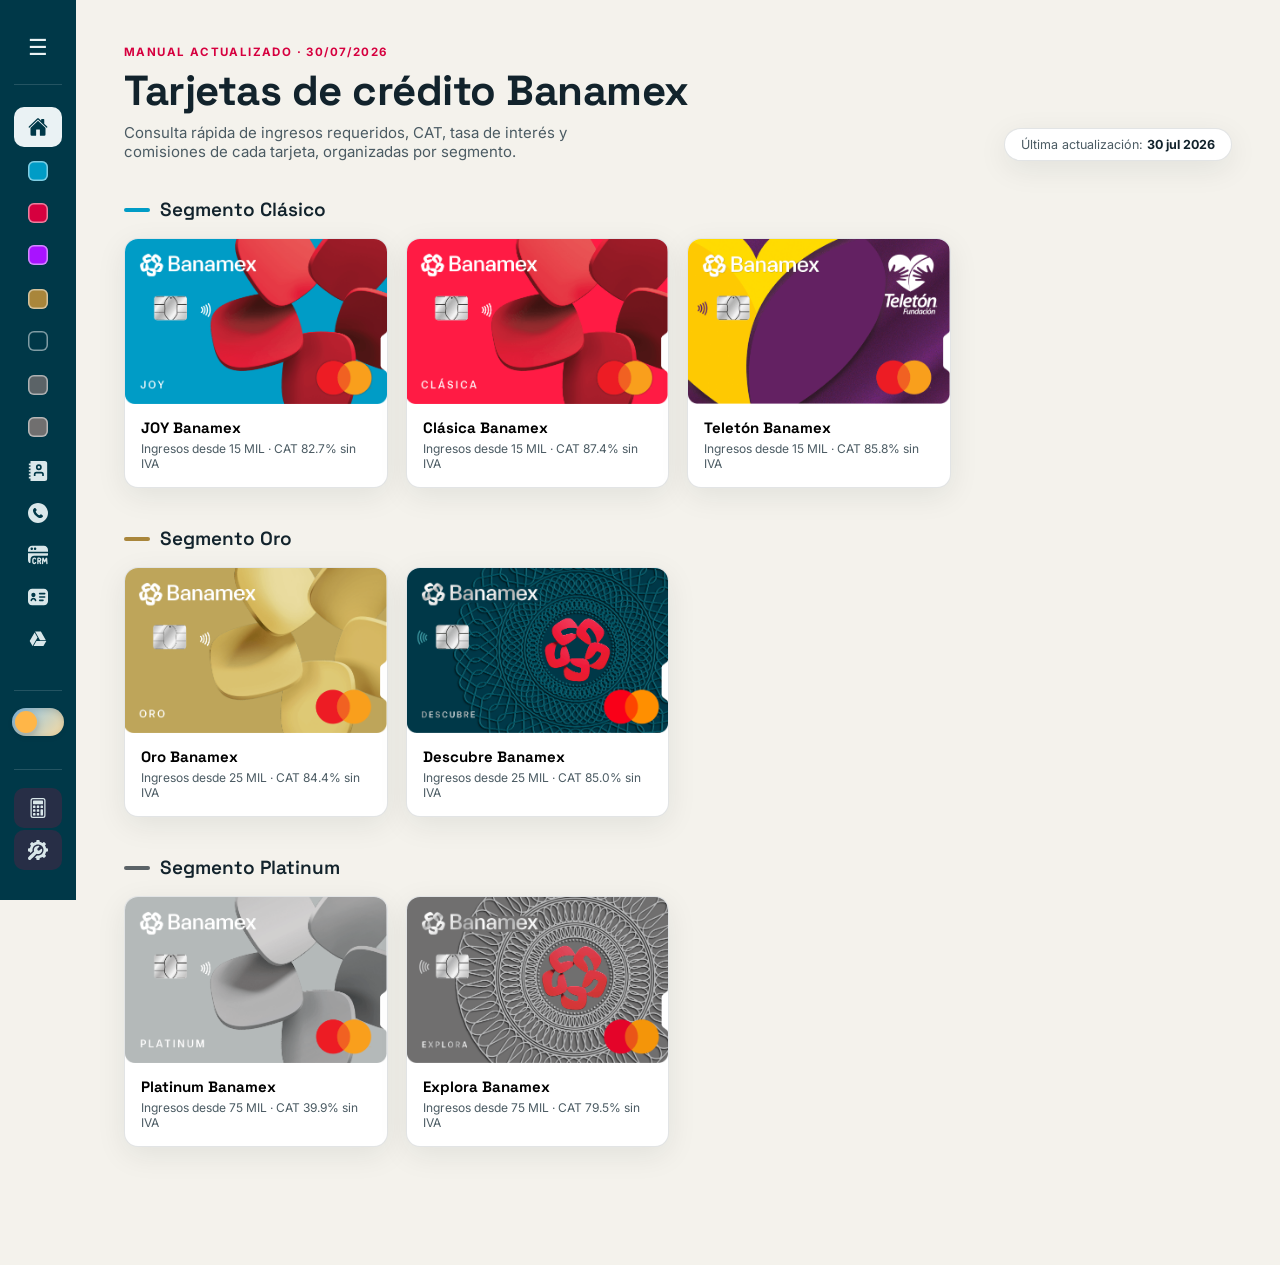
==== commit 4a838f26: "tema oscuiro" ====
--- a/index.html
+++ b/index.html
@@ -4,10 +4,7 @@
     <meta charset="UTF-8" />
     <meta name="viewport" content="width=device-width, initial-scale=1.0" />
     <title>Manual de Tarjetas · Banamex</title>
-    <link
-      rel="icon"
-      href="img/favicon.png"
-    />
+    <link rel="icon" href="img/favicon.png" />
     <link rel="preconnect" href="https://fonts.googleapis.com" />
     <link rel="preconnect" href="https://fonts.gstatic.com" crossorigin />
     <link
@@ -16,6 +13,7 @@
     />
     <link rel="stylesheet" href="styles.css" />
     <script src="script.js" async></script>
+    <script src="src/components/theme-toggle.js" async></script>
   </head>
   <body>
     <div class="overlay" id="overlay"></div>
@@ -41,6 +39,11 @@
           </div>
         </div>
         <div id="navContainer"><!-- generado por JS --></div>
+        <!-- Selector de tema -->
+        <div class="theme-switch-container">
+          <span class="theme-label">Tema</span>
+          <theme-toggle size="md"></theme-toggle>
+        </div>
       </nav>
 
       <main class="main">
@@ -112,7 +115,7 @@
                 </div>
                 <div class="result pink" style="grid-column: 1 / -1">
                   <div class="rl">Bonificación</div>
-                  <div class="rv" id="p_out_bono">25</div>
+                  <div class="rv" id="p_out_bono">$25</div>
                 </div>
               </div>
               <div class="formula-note">
@@ -201,4 +204,4 @@
       </div>
     </div>
   </body>
-</html>+</html>
--- a/styles.css
+++ b/styles.css
@@ -3,68 +3,150 @@
    Paleta y tokens de diseño reunidos aquí arriba para editar fácil
    ============================================================ */
 :root{
+  /* ---------- Tema claro ---------- */
   --bg: #F4F2EC;
   --paper: #FFFFFF;
+  --surface: #FCFBF8;
+  --surface-soft: #FAF8F3;
+  --surface-gold: #FBF6EC;
+
   --ink: #12232C;
   --ink-soft: #4B5B63;
+  --ink-muted: #6F7E84;
+
   --line: rgba(18,35,44,0.12);
+  --line-strong: rgba(18,35,44,0.18);
+
   --brand-red: #D6003F;
+  --brand-red-hover: #B90036;
   --brand-teal: #003848;
+  --brand-teal-hover: #00556C;
   --gold: #A9863B;
+
+  --sidebar-bg: #003848;
+  --sidebar-text: #EAF2F4;
+  --sidebar-text-soft: #A9C4CB;
+  --sidebar-muted: #7FA3AC;
+  --sidebar-item: #D9E7EA;
+  --sidebar-hover: rgba(255,255,255,0.08);
+  --sidebar-active: #EAF2F4;
+  --sidebar-border: rgba(255,255,255,0.14);
+  --sidebar-tooltip-bg: #062430;
+
+  --input-bg: #FCFBF8;
+  --code-bg: rgba(18,35,44,0.06);
+
+  --shadow: 0 8px 30px rgba(18,35,44,0.08);
+  --shadow-hover: 0 14px 34px rgba(18,35,44,0.14);
+  --modal-overlay: rgba(0,0,0,0.45);
+
   --radius-lg: 20px;
   --radius-md: 14px;
   --radius-sm: 8px;
-  --shadow: 0 8px 30px rgba(18,35,44,0.08);
+
   --font-display: 'Space Grotesk', 'Arial Narrow', sans-serif;
   --font-body: 'Inter', -apple-system, BlinkMacSystemFont, 'Segoe UI', sans-serif;
   --sidebar-w: 280px;
---sidebar-w-collapsed: 76px;}
+  --sidebar-w-collapsed: 76px;
+
+  color-scheme: light;
+}
+
+/* ============================================================
+   TEMA OSCURO
+   Compatible con data-theme="dark" o class="dark"
+   ============================================================ */
+html[data-theme="dark"],
+body[data-theme="dark"],
+body.dark-mode,
+html.dark,
+body.dark,
+body.dark-theme{
+  --bg: #0E171B;
+  --paper: #172329;
+  --surface: #1B2A30;
+  --surface-soft: #18262C;
+  --surface-gold: #2A251B;
+
+  --ink: #F1F6F7;
+  --ink-soft: #B5C5C9;
+  --ink-muted: #8FA4AA;
+
+  --line: rgba(220,240,244,0.12);
+  --line-strong: rgba(220,240,244,0.20);
+
+  --brand-red: #F02E67;
+  --brand-red-hover: #FF4D7F;
+  --brand-teal: #0A4C5E;
+  --brand-teal-hover: #0D657A;
+  --gold: #C6A65A;
+
+  --sidebar-bg: #071F27;
+  --sidebar-text: #EEF7F9;
+  --sidebar-text-soft: #B3CDD3;
+  --sidebar-muted: #8FB3BC;
+  --sidebar-item: #D3E3E7;
+  --sidebar-hover: rgba(255,255,255,0.10);
+  --sidebar-active: #EAF2F4;
+  --sidebar-border: rgba(255,255,255,0.12);
+  --sidebar-tooltip-bg: #07171D;
+
+  --input-bg: #142127;
+  --code-bg: rgba(255,255,255,0.07);
+
+  --shadow: 0 8px 30px rgba(0,0,0,0.28);
+  --shadow-hover: 0 14px 34px rgba(0,0,0,0.40);
+  --modal-overlay: rgba(0,0,0,0.68);
+
+  color-scheme: dark;
+}
 
 *{ box-sizing:border-box; }
 html{ scroll-behavior:smooth; }
 body{margin:0; background:var(--bg); color:var(--ink); font-family:var(--font-body); -webkit-font-smoothing:antialiased;}
+body, .sidebar, .topbar, .tcard, .digito-btn, .digito-card, .costos-panel, .extra-block, .calc-card, .stat, .updated-badge, .detail-segment-tag, .field select, .field input, .formula-note, .validity-note, .waiver-block, .modal-box{ transition:background-color .25s ease, color .25s ease, border-color .25s ease, box-shadow .25s ease; }
 img{ max-width:100%; display:block; }
 button{ font-family:inherit; cursor:pointer; }
 a{ color:inherit; }
 
-.script-text strong{ color:#D6003F; font-weight:700;}
+.script-text strong{ color:var(--brand-red); font-weight:700;}
 /* ---------- App shell ---------- */
 .app{ display:flex; min-height:100vh;}
 
 /* ---------- Sidebar ---------- */
-.sidebar{ width:var(--sidebar-w); flex-shrink:0; background:var(--brand-teal); color:#EAF2F4; padding:28px 20px 28px; position:sticky; 
-  top:0; height:100vh; overflow-y:auto;overflow-x:hidden; display:flex; flex-direction:column; gap:22px; transition:width .22s ease, padding .22s ease;}
+.sidebar{ width:var(--sidebar-w); flex-shrink:0; background:var(--sidebar-bg); color:var(--sidebar-text); padding:28px 20px 28px; position:sticky; 
+  top:0; height:100vh; overflow-y:auto;overflow-x:hidden; display:flex; flex-direction:column; gap:22px; transition:width .22s ease, padding .22s ease, background-color .25s ease, color .25s ease;}
 .sidebar::-webkit-scrollbar{ width:6px; }
 .sidebar::-webkit-scrollbar-thumb{ background:rgba(255,255,255,0.18); border-radius:6px; }
 
 .sidebar.collapsed{width:var(--sidebar-w-collapsed); padding-left:14px; padding-right:14px;}
 
 .sidebar-toggle{ width:38px; height:38px; margin-right: .5rem; flex-shrink:0; border:none; border-radius:10px; background:transparent; 
-  color:#EAF2F4; display:flex; align-items:center; justify-content:center; font-size:22px; transition:.25s;}
-
-.sidebar-toggle:hover{ background:rgba(255,255,255,.12); transform:scale(1.05);}
+  color:var(--sidebar-text); display:flex; align-items:center; justify-content:center; font-size:22px; transition:.25s;}
+
+.sidebar-toggle:hover{ background:var(--sidebar-hover); transform:scale(1.05);}
 .sidebar.collapsed .sidebar-toggle{margin:auto;}
 
 @keyframes pulse{
     0%{
         box-shadow:
-            0 0 0 0 rgba(0,56,72,.45);
+            0 0 0 0 color-mix(in srgb, var(--brand-teal) 45%, transparent);
     }
     70%{
         box-shadow:
-            0 0 0 12px rgba(0,56,72,0);
+            0 0 0 12px transparent;
     }
     100%{
         box-shadow:
-            0 0 0 0 rgba(0,56,72,0);
+            0 0 0 0 transparent;
   }
 }
 @media(max-width:900px){ .sidebar-toggle{ display:none; } }
 
-.brand-block{display:flex;align-items:center; padding-bottom:18px; border-bottom:1px solid rgba(255,255,255,.14);}
+.brand-block{display:flex;align-items:center; padding-bottom:18px; border-bottom:1px solid var(--sidebar-border);}
 .brand-block img{width:44px; height:44px; border-radius:10px; object-fit:cover; background:#062430;}
 .brand-block .t1{font-family:var(--font-display); font-weight:700; font-size:15px; letter-spacing:0.2px; line-height:1.2;}
-.brand-block .t2{ font-size:11.5px; color:#A9C4CB; letter-spacing:0.3px;}
+.brand-block .t2{ font-size:11.5px; color:var(--sidebar-text-soft); letter-spacing:0.3px;}
 
 .sidebar.collapsed .brand-block{ justify-content:center;}
 
@@ -74,20 +156,20 @@
 .sidebar.collapsed .brand-block .t2{display:none;}
 
 .nav-group{ margin-top:4px; }
-.nav-group-label{ font-size:11px; text-transform:uppercase; letter-spacing:1.2px; color:#7FA3AC; font-weight:600; margin:0 0 10px 4px;}
-.nav-item{ display:flex; align-items:center; gap:10px; width:100%; text-align:left; background:none; border:none; color:#D9E7EA; padding:9px 10px; border-radius:10px; font-size:13.5px; font-weight:500; margin-bottom:2px; text-decoration:none; cursor:pointer; box-sizing:border-box; transition:background .15s ease, color .15s ease, padding-left .15s ease;}
+.nav-group-label{ font-size:11px; text-transform:uppercase; letter-spacing:1.2px; color:var(--sidebar-muted); font-weight:600; margin:0 0 10px 4px;}
+.nav-item{ display:flex; align-items:center; gap:10px; width:100%; text-align:left; background:none; border:none; color:var(--sidebar-item); padding:9px 10px; border-radius:10px; font-size:13.5px; font-weight:500; margin-bottom:2px; text-decoration:none; cursor:pointer; box-sizing:border-box; transition:background .15s ease, color .15s ease, padding-left .15s ease;}
 .nav-item .ext-arrow{ margin-left:auto;  font-size:15px; flex-shrink:0; }
 .sidebar.collapsed .nav-item .ext-arrow{ display:none; }
 .nav-item .dot{ width:20px; height:20px; border-radius:30%; flex-shrink:0; box-shadow: inset 0 0 0 1.5px rgba(255,255,255,0.5);}
-.nav-item:hover{ background:rgba(255,255,255,0.08); padding-left:14px; }
-.nav-item.active{ background:#EAF2F4; color:var(--brand-teal); font-weight:700; }
+.nav-item:hover{ background:var(--sidebar-hover); padding-left:14px; }
+.nav-item.active{ background:var(--sidebar-active); color:var(--brand-teal); font-weight:700; }
 .nav-item.active .dot{ box-shadow:none; }
 .nav-item .nav-label{ overflow:hidden; text-overflow:ellipsis; white-space:nowrap; }
-.nav-item .ico{flex-shrink: 0; width: 20px; height: 20px; background-color: white; -webkit-mask-size: contain; mask-size: contain; 
+.nav-item .ico{flex-shrink: 0; width: 20px; height: 20px; background-color:var(--sidebar-item); -webkit-mask-size: contain; mask-size: contain; 
   -webkit-mask-repeat: no-repeat; mask-repeat: no-repeat; -webkit-mask-position: center; mask-position: center; 
   transition: background-color .15s ease;}
 .nav-item:hover .ico{ background-color: var(--brand-teal); }
-.nav-item.active .ico{ background-color: var(--brand-teal); }
+.nav-item.active .ico{ background-color:var(--brand-teal); }
 
 /* ---------- Collapsed sidebar state ---------- */
 .sidebar.collapsed .brand-block{ justify-content:center; }
@@ -103,25 +185,25 @@
 .sidebar.collapsed .nav-calc{ padding-left:0; padding-right:0; }
 
 /* ---------- Tooltip flotante de iconos (sidebar colapsado) ---------- */
-.sidebar-tooltip{ position:fixed; transform:translateY(-50%); background:#062430; color:#fff; padding:9px 16px; border-radius:8px; 
+.sidebar-tooltip{ position:fixed; transform:translateY(-50%); background:var(--sidebar-tooltip-bg, #062430); color:#fff; padding:9px 16px; border-radius:8px; 
   font-size:13.5px; font-weight:600; letter-spacing:0.1px; white-space:nowrap; box-shadow:0 10px 28px rgba(6,36,48,0.35); z-index:3000; 
   pointer-events:none; animation:sidebarTooltipIn .14s ease;}
 .sidebar-tooltip::before{content:""; position:absolute; top:50%; left:-5px; transform:translateY(-50%); width:10px; height:10px; 
-  background:#062430; border-radius:2px; transform:translateY(-50%) rotate(45deg);}
+  background:var(--sidebar-tooltip-bg, #062430); border-radius:2px; transform:translateY(-50%) rotate(45deg);}
 @keyframes sidebarTooltipIn{
   from{ opacity:0; transform:translateY(-50%) translateX(-6px); }
   to{ opacity:1; transform:translateY(-50%) translateX(0); }}
 
-.nav-calc{ margin-top:auto; padding-top:18px; border-top:1px solid rgba(255,255,255,0.14);}
-.nav-calc .nav-item{ background:rgba(214,0,63,0.18); color:#FFD9E2;}
+.nav-calc{ margin-top:auto; padding-top:18px; border-top:1px solid var(--sidebar-border);}
+.nav-calc .nav-item{ background:color-mix(in srgb, var(--brand-red) 18%, transparent); color:#FFD9E2;}
 .nav-calc .nav-item.active{ background:var(--brand-red); color:#fff; }
-.nav-calc .nav-item:hover{ background:rgba(214,0,63,0.3); }
+.nav-calc .nav-item:hover{ background:color-mix(in srgb, var(--brand-red) 30%, transparent); }
 
 /* ---------- Mobile top bar ---------- */
-.topbar{ display:none; position:sticky; top:0; z-index:40; background:var(--brand-teal); color:#fff; align-items:center; 
+.topbar{ display:none; position:sticky; top:0; z-index:40; background:var(--sidebar-bg); color:var(--sidebar-text); align-items:center; 
   justify-content:space-between; padding:14px 16px; box-shadow:var(--shadow);}
 .topbar .t1{ font-family:var(--font-display); font-weight:700; font-size:15px; }
-.burger{background:none; border:1px solid rgba(255,255,255,0.35); border-radius:8px; width:38px; height:34px; color:#fff; font-size:18px; 
+.burger{background:none; border:1px solid var(--sidebar-border); border-radius:8px; width:38px; height:34px; color:var(--sidebar-text); font-size:18px; 
   line-height:1;}
 
 /* ---------- Main ---------- */
@@ -148,7 +230,7 @@
 .card-grid{ display:grid; grid-template-columns:repeat(auto-fill, minmax(230px, 1fr)); gap:18px;}
 .tcard{background:var(--paper); border-radius:var(--radius-md); overflow:hidden; box-shadow:var(--shadow); border:1px solid var(--line);
   text-align:left; padding:0; transition:transform .18s ease, box-shadow .18s ease; display:flex; flex-direction:column;}
-.tcard:hover{ transform:translateY(-4px); box-shadow:0 14px 34px rgba(18,35,44,0.14); }
+.tcard:hover{ transform:translateY(-4px); box-shadow:var(--shadow-hover); }
 .tcard img{ width:100%; aspect-ratio:600/379; object-fit:cover; }
 .tcard .tc-body{ padding:14px 16px 16px; }
 .tcard .tc-name{ font-family:var(--font-display); font-weight:700; font-size:15px; margin-bottom:4px; }
@@ -240,11 +322,11 @@
 .extra-block img{ border-radius:var(--radius-sm); }
 
 .validity-note{
-  margin-top:16px;font-size:12.5px;color:var(--ink-soft);background:#FAF8F3; 
+  margin-top:16px;font-size:12.5px;color:var(--ink-soft);background:var(--surface-soft); 
   border:1px dashed var(--line);border-radius:10px; padding:9px 12px; display:inline-block;}
 .validity-note b{ color:var(--ink); }
 
-.waiver-block{ background:#FBF6EC; border:1px solid rgba(169,134,59,0.35); border-radius:var(--radius-lg); padding:18px 22px;}
+.waiver-block{ background:var(--surface-gold); border:1px solid rgba(169,134,59,0.35); border-radius:var(--radius-lg); padding:18px 22px;}
 .waiver-title{ font-family:var(--font-display); font-weight:600; font-size:16px; color:var(--gold); margin-bottom:6px;}
 .waiver-block p{ margin:0; font-size:14.5px; color:var(--ink-soft); line-height:1.55; }
 
@@ -270,7 +352,7 @@
 }
 .field select, .field input{
   width:100%; padding:11px 13px; border-radius:10px; border:1.5px solid var(--line);
-  font-size:14.5px; font-family:var(--font-body); background:#FCFBF8; color:var(--ink);
+  font-size:14.5px; font-family:var(--font-body); background:var(--input-bg); color:var(--ink);
 }
 .field select:focus, .field input:focus{ outline:2px solid var(--brand-red); outline-offset:1px; border-color:var(--brand-red); }
 
@@ -286,10 +368,10 @@
 .result.pink .rl{ color:#FBD2DE; }
 
 .formula-note{
-  margin-top:16px; font-size:11.5px; color:var(--ink-soft); background:#FAF8F3;
+  margin-top:16px; font-size:11.5px; color:var(--ink-soft); background:var(--surface-soft);
   border:1px dashed var(--line); border-radius:10px; padding:10px 12px; line-height:1.5;
 }
-code{ background:rgba(18,35,44,0.06); padding:1px 5px; border-radius:4px; font-size:11px; }
+code{ background:var(--code-bg); padding:1px 5px; border-radius:4px; font-size:11px; }
 
 footer.page-footer{
   margin-top:60px; padding-top:22px; border-top:1px solid var(--line);
@@ -299,16 +381,54 @@
 
 .stat-button:hover{ transform:translateY(-3px); box-shadow:0 8px 20px rgba(0,0,0,.08);}
 
-.open-script{ width:100%; border:none; background:#003848; color:white; padding:10px; border-radius:8px; 
+.open-script{ width:100%; border:none; background:var(--brand-teal); color:white; padding:10px; border-radius:8px; 
   font-size:14px; font-weight:600; transition:.25s;}
-.open-script:hover{ background:#00556c;}
-.modal{ position:fixed; inset:0; display:flex; justify-content:center; align-items:center; background:rgba(0,0,0,.45); 
+.open-script:hover{ background:var(--brand-teal-hover);}
+.modal{ position:fixed; inset:0; display:flex; justify-content:center; align-items:center; background:var(--modal-overlay); 
   opacity:0;visibility:hidden; transition:.25s; z-index:9999;}
 .modal.show{opacity:1;visibility:visible;}
-.modal-box{width:min(900px,90vw); max-height:85vh; overflow:auto; background:white;border-radius:20px; padding:35px; 
+.modal-box{width:min(900px,90vw); max-height:85vh; overflow:auto; background:var(--paper);border-radius:20px; padding:35px; 
   position:relative; animation:modalIn .25s;}
 .modal-close{position:absolute; right:20px;top:20px; border:none; background:none; font-size:30px; cursor:pointer;}
-.modal-script{margin-top:20px; white-space:pre-wrap; line-height:1.7; color:#333;}
+.modal-script{margin-top:20px; white-space:pre-wrap; line-height:1.7; color:var(--ink);}
+.theme-switch-container{
+    margin-top:auto;
+
+    padding-top:16px;
+
+    border-top:1px solid var(--sidebar-border);
+
+    display:flex;
+    align-items:center;
+    justify-content:space-between;
+
+    gap:12px;
+
+    min-height:50px;
+}
+
+.theme-label{
+    font-size:11px;
+    text-transform:uppercase;
+    letter-spacing:1.2px;
+
+    font-weight:600;
+
+    color:var(--sidebar-muted);
+}
+
+.theme-switch-container theme-toggle{
+    display:block;
+    flex-shrink:0;
+}
+
+.sidebar.collapsed .theme-switch-container{
+    justify-content:center;
+}
+
+.sidebar.collapsed .theme-label{
+    display:none;
+}
 
 @keyframes modalIn{
 
@@ -372,4 +492,18 @@
         text-align:center;
     }
 
-}+}
+
+/* ---------- Ajustes adicionales para tema ---------- */
+.sidebar-tooltip{
+  background:var(--sidebar-tooltip-bg);
+  color:#fff;
+}
+.sidebar-tooltip::before{
+  background:var(--sidebar-tooltip-bg);
+}
+
+@media (prefers-reduced-motion: no-preference){
+
+  body{ transition:background-color .25s ease, color .25s ease; }
+}
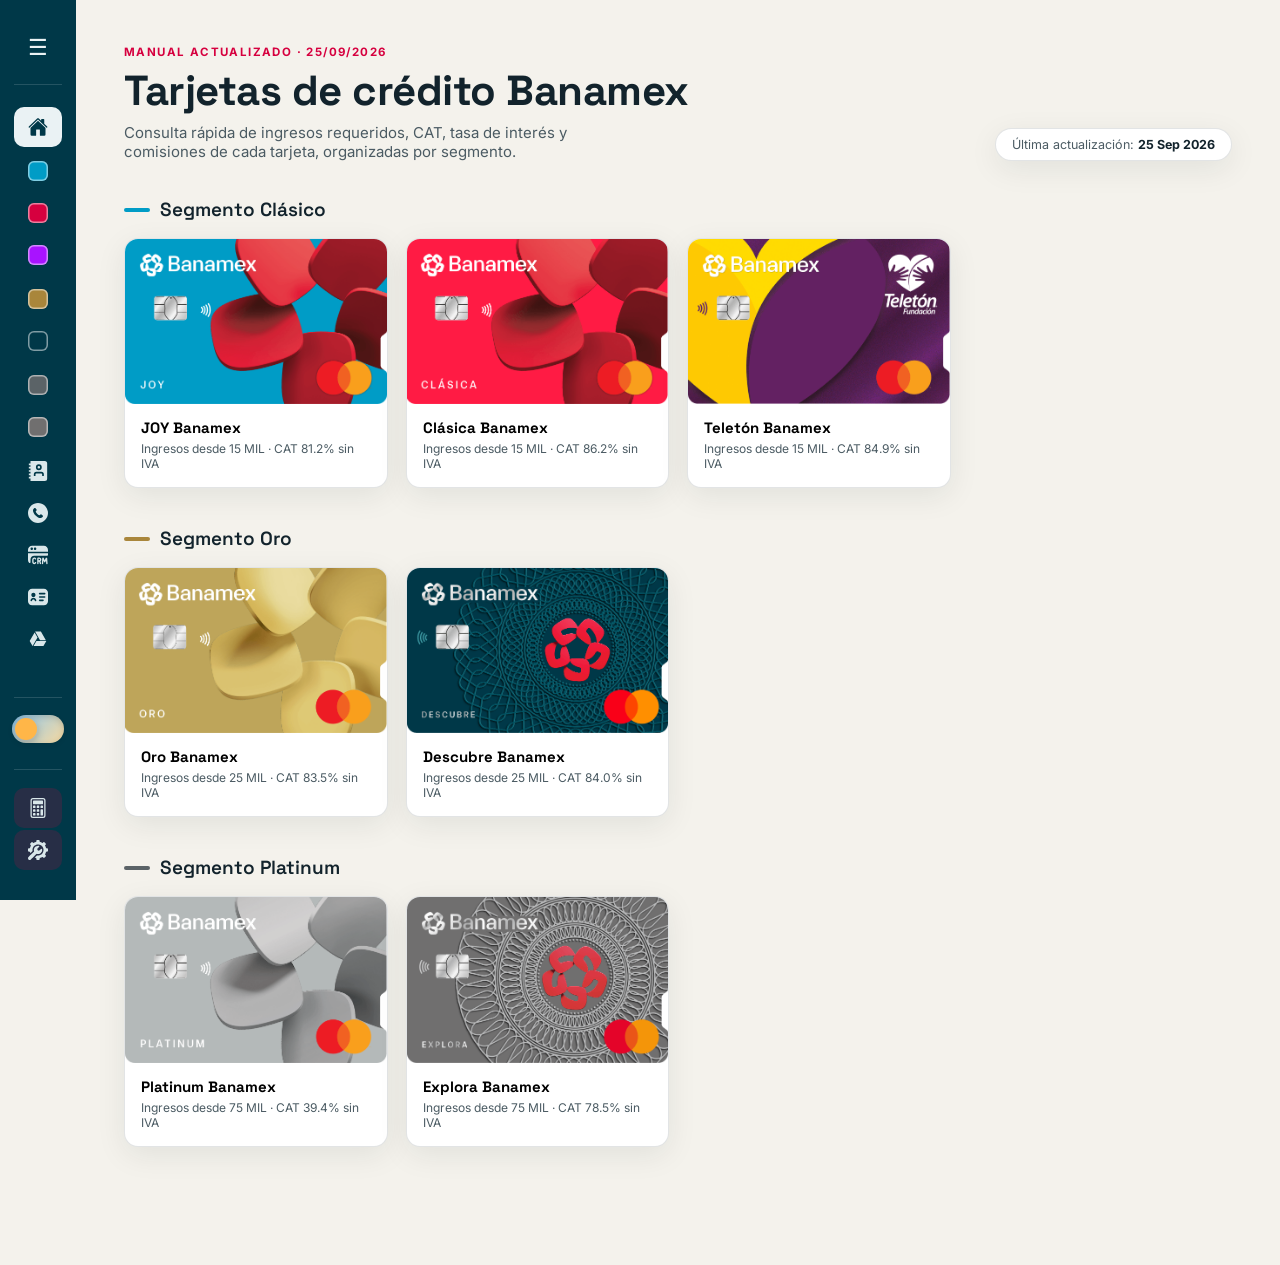
==== commit a26b5329: "UPDATE 2509" ====
--- a/index.html
+++ b/index.html
@@ -50,7 +50,7 @@
         <section class="view active" id="view-home">
           <div class="hero">
             <div>
-              <span class="eyebrow">Manual actualizado · 30/07/2026</span>
+              <span class="eyebrow">Manual actualizado · 25/09/2026</span>
               <h1>Tarjetas de crédito Banamex</h1>
               <p>
                 Consulta rápida de ingresos requeridos, CAT, tasa de interés y
@@ -58,7 +58,7 @@
               </p>
             </div>
             <div class="updated-badge">
-              Última actualización: <b>30 jul 2026</b>
+              Última actualización: <b>25 Sep 2026</b>
             </div>
           </div>
           <div id="segmentsContainer"><!-- generado por JS --></div>
--- a/styles.css
+++ b/styles.css
@@ -32,6 +32,12 @@
   --sidebar-active: #EAF2F4;
   --sidebar-border: rgba(255,255,255,0.14);
   --sidebar-tooltip-bg: #062430;
+
+  /* ---------- Cajas / tarjetas ---------- */
+  --card-border: rgba(18,35,44,0.12);
+  --card-border-strong: rgba(18,35,44,0.18);
+  --card-highlight: rgba(255,255,255,0.70);
+  --card-shadow-inset: rgba(255,255,255,0.45);
 
   --input-bg: #FCFBF8;
   --code-bg: rgba(18,35,44,0.06);
@@ -91,6 +97,12 @@
   --sidebar-border: rgba(255,255,255,0.12);
   --sidebar-tooltip-bg: #07171D;
 
+  /* ---------- Cajas / tarjetas ---------- */
+  --card-border: rgba(255,255,255,0.13);
+  --card-border-strong: rgba(255,255,255,0.18);
+  --card-highlight: rgba(255,255,255,0.055);
+  --card-shadow-inset: rgba(255,255,255,0.06);
+
   --input-bg: #142127;
   --code-bg: rgba(255,255,255,0.07);
 
@@ -194,7 +206,7 @@
   from{ opacity:0; transform:translateY(-50%) translateX(-6px); }
   to{ opacity:1; transform:translateY(-50%) translateX(0); }}
 
-.nav-calc{ margin-top:auto; padding-top:18px; border-top:1px solid var(--sidebar-border);}
+.nav-calc{  padding-top:18px; border-top:1px solid var(--sidebar-border);}
 .nav-calc .nav-item{ background:color-mix(in srgb, var(--brand-red) 18%, transparent); color:#FFD9E2;}
 .nav-calc .nav-item.active{ background:var(--brand-red); color:#fff; }
 .nav-calc .nav-item:hover{ background:color-mix(in srgb, var(--brand-red) 30%, transparent); }
@@ -312,7 +324,7 @@
 .stat-grid{ display:grid; grid-template-columns:1fr 1fr; gap:8px;}
 .stat{ background:var(--paper); border:1px solid var(--line); border-left:3px solid var(--accent, var(--brand-red)); border-radius:8px; padding:8px 11px;}
 .stat .label{ font-size:17px; text-transform:uppercase; letter-spacing:0.6px; color:var(--ink-soft); font-weight:800; margin-bottom:3px; }
-.stat .value{ font-family:var(--font-display); font-size:16px; font-weight:700; line-height:1.25; color:#D6003F; }
+.stat .value{ font-family:var(--font-display); font-size:16px; font-weight:700; line-height:1.25; color:var(--brand-red); }
 .stat.accent{ border-color:transparent; }
 
 .extra-block{margin-top:22px;background:var(--paper); border:1px solid var(--line); border-radius:var(--radius-lg); padding:22px; box-shadow:var(--shadow);}
@@ -334,6 +346,92 @@
 .benefits-list li{ position:relative; padding-left:22px; font-size:15px; line-height:1.55; color:var(--ink);}
 .benefits-list li::before{ content:""; position:absolute; left:0; top:6px; width:9px; 
   height:9px; border-radius:50%; background:var(--brand-red);}
+
+/* ============================================================
+   CAJAS / TARJETAS — acabado premium para modo oscuro
+   ============================================================ */
+
+/* Tema claro: conserva un borde muy discreto */
+.tcard,
+.digito-card,
+.costos-panel,
+.extra-block,
+.calc-card,
+.stat,
+.detail-segment-tag,
+.updated-badge {
+  border-color:var(--card-border);
+}
+
+/* Tema oscuro: borde luminoso sutil + profundidad */
+body.dark-mode .tcard,
+body.dark-mode .digito-card,
+body.dark-mode .costos-panel,
+body.dark-mode .extra-block,
+body.dark-mode .calc-card,
+body.dark-mode .stat,
+body.dark-mode .updated-badge,
+body.dark-mode .detail-segment-tag {
+  border:2px solid var(--card-border);
+  box-shadow:
+    0 12px 30px rgba(0,0,0,.32),
+    inset 0 1px 0 var(--card-shadow-inset);
+}
+
+/* Las cajas principales reciben un marco ligeramente más marcado */
+body.dark-mode .calc-card,
+body.dark-mode .costos-panel {
+  border-color:var(--card-border-strong);
+  box-shadow:
+    0 14px 35px rgba(0,0,0,.38),
+    inset 0 1px 0 var(--card-shadow-inset);
+}
+
+/* La tarjeta de producto mantiene el levantamiento al pasar el mouse */
+body.dark-mode .tcard:hover {
+  border-color:var(--card-border-strong);
+  box-shadow:
+    0 18px 38px rgba(0,0,0,.42),
+    inset 0 1px 0 var(--card-highlight);
+}
+
+/* Elementos pequeños, con menos peso visual */
+body.dark-mode .formula-note,
+body.dark-mode .validity-note {
+  border-color:rgba(255,255,255,.12);
+  box-shadow:inset 0 1px 0 rgba(255,255,255,.035);
+}
+
+/* El bloque dorado conserva su identidad, pero gana definición */
+body.dark-mode .waiver-block {
+  border-color:rgba(198,166,90,.38);
+  box-shadow:
+    0 10px 26px rgba(0,0,0,.22),
+    inset 0 1px 0 rgba(255,255,255,.035);
+}
+
+/* Inputs: borde visible sin parecer un botón */
+body.dark-mode .field select,
+body.dark-mode .field input {
+  border-color:rgba(255,255,255,.14);
+  box-shadow:inset 0 1px 0 rgba(255,255,255,.025);
+}
+
+/* Botones de banco */
+body.dark-mode .digito-btn {
+  border-color:var(--card-border);
+  box-shadow:
+    0 8px 24px rgba(0,0,0,.24),
+    inset 0 1px 0 var(--card-shadow-inset);
+}
+
+/* Modal con el mismo lenguaje visual */
+body.dark-mode .modal-box {
+  border:2px solid var(--card-border);
+  box-shadow:
+    0 24px 60px rgba(0,0,0,.50),
+    inset 0 1px 0 var(--card-shadow-inset);
+}
 
 /* ---------- Calculator view ---------- */
 .calc-grid{ display:grid; grid-template-columns:1fr 1fr; gap:22px; align-items:start;}
@@ -391,44 +489,6 @@
   position:relative; animation:modalIn .25s;}
 .modal-close{position:absolute; right:20px;top:20px; border:none; background:none; font-size:30px; cursor:pointer;}
 .modal-script{margin-top:20px; white-space:pre-wrap; line-height:1.7; color:var(--ink);}
-.theme-switch-container{
-    margin-top:auto;
-
-    padding-top:16px;
-
-    border-top:1px solid var(--sidebar-border);
-
-    display:flex;
-    align-items:center;
-    justify-content:space-between;
-
-    gap:12px;
-
-    min-height:50px;
-}
-
-.theme-label{
-    font-size:11px;
-    text-transform:uppercase;
-    letter-spacing:1.2px;
-
-    font-weight:600;
-
-    color:var(--sidebar-muted);
-}
-
-.theme-switch-container theme-toggle{
-    display:block;
-    flex-shrink:0;
-}
-
-.sidebar.collapsed .theme-switch-container{
-    justify-content:center;
-}
-
-.sidebar.collapsed .theme-label{
-    display:none;
-}
 
 @keyframes modalIn{
 
@@ -442,9 +502,33 @@
         opacity:1;
     }
 }
+/* =========================================================
+   CAMBIO DE TEMA
+   ========================================================= */
+.theme-switch-container{
+  margin-top:auto;
+  padding-top:16px;
+  border-top:1px solid var(--sidebar-border);
+  display:flex;
+  align-items:center;
+  justify-content:space-between;
+  gap:12px;
+  min-height:50px;
+}
+.theme-label{
+  font-size:11px;
+  text-transform:uppercase;
+  letter-spacing:1.2px;
+  font-weight:600;
+  color:var(--sidebar-muted);
+}
+.sidebar.collapsed .theme-switch-container{justify-content:center;}
+.sidebar.collapsed .theme-label{display:none;}
+.theme-switch-container theme-toggle{flex-shrink:0;}
+
 /* ---------- Overlay for mobile nav ---------- */
 .overlay{
-  position:fixed; inset:0; background:rgba(10,20,25,0.5);
+  position:fixed; inset:0; background:var(--modal-overlay);
   display:none; z-index:39;
 }
 .overlay.show{ display:block; }
@@ -455,7 +539,7 @@
     position:fixed; left:0; top:0; height:100%; z-index:41;
     transform:translateX(-102%);
     transition:transform .25s ease;
-    box-shadow:0 0 40px rgba(0,0,0,0.3);
+    box-shadow:0 0 40px rgba(0,0,0,.30);
   }
   .sidebar.open{ transform:translateX(0); }
   .topbar{ display:flex; }
